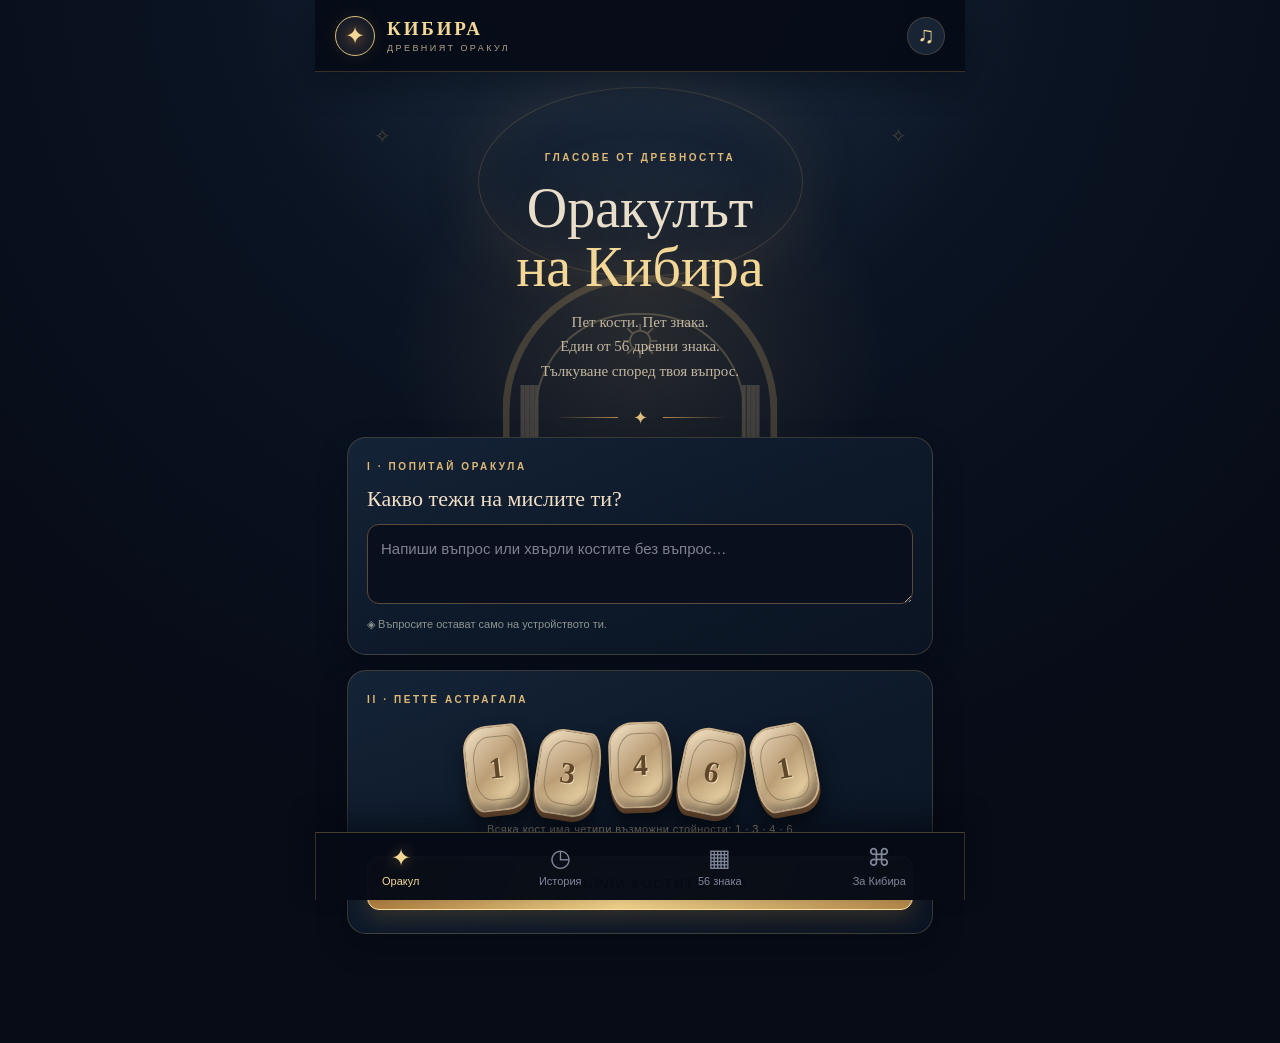
==== kibyra/index.html @ 4a1444f5 "Add Kibyra Oracle v2 offline-ready web application" ====
<!DOCTYPE html>
<html lang="bg">
<head>
  <meta charset="UTF-8" />
  <meta name="viewport" content="width=device-width, initial-scale=1.0, viewport-fit=cover" />
  <meta name="theme-color" content="#080d19" />
  <meta name="color-scheme" content="dark" />
  <title>Оракулът на Кибира — 56 съдби · 2.0</title>
  <style>
:root { --night:#070c17; --navy:#0b1525; --navy2:#111e2f; --gold:#dfba75; --gold2:#f3d797; --sand:#e9deca; --muted:#a59c8c; --line:rgba(216,179,105,.22); --panel:rgba(17,27,43,.96); }
* { box-sizing:border-box; }
html { font-size:16px; background:var(--night); }
body { margin:0; color:var(--sand); font-family:'Trebuchet MS','Segoe UI',Arial,sans-serif; background:radial-gradient(circle at 50% -5%,#203146 0%,#0b1423 32%,var(--night) 70%); min-height:100vh; }
button,textarea { font-family:inherit; }
button { cursor:pointer; -webkit-tap-highlight-color:transparent; }
button:focus-visible,textarea:focus-visible { outline:2px solid var(--gold2); outline-offset:2px; }
.app-shell { max-width:650px; margin:0 auto; min-height:100dvh; display:flex; flex-direction:column; position:relative; }
.topbar { position:sticky; top:0; z-index:10; height:72px; flex-shrink:0; display:flex; align-items:center; justify-content:space-between; padding:10px 20px; border-bottom:1px solid var(--line); background:rgba(7,12,23,.96); box-shadow:0 12px 30px #05091170; }
.brand { display:flex; align-items:center; gap:12px; cursor:pointer; }
.brand-emblem { width:40px; height:40px; border-radius:50%; display:grid; place-items:center; border:1px solid var(--gold); color:var(--gold2); font-size:24px; background:radial-gradient(circle,#47392b 0%,#101727 64%); box-shadow:0 0 16px rgba(220,172,92,.1),inset 0 0 10px rgba(220,172,92,.1); }
.brand-text { display:flex; flex-direction:column; gap:3px; }
.brand-text strong { font-family:Georgia,serif; font-size:19px; letter-spacing:.15em; color:var(--gold2); }
.brand-text small { font-size:9px; letter-spacing:.27em; color:#b1a184; }
.sound-toggle { border:1px solid var(--line); background:#182334; color:var(--gold2); width:38px; height:38px; font-size:23px; border-radius:50%; }
.sound-toggle.off { color:#667082; }
main { flex:1; }
.screen { display:none; padding-bottom:26px; }
.screen.active { display:block; animation:showScreen .24s ease-out; }
@keyframes showScreen { from{opacity:.6; transform:translateY(7px)} to{opacity:1;transform:translateY(0)} }
.hero { height:325px; overflow:hidden; position:relative; text-align:center; padding-top:60px; background: radial-gradient(ellipse at 50% 74%,rgba(223,186,117,.13),transparent 54%); isolation:isolate; }
.hero::before, .hero::after { content:'✧'; position:absolute; color:#d9b37140; font-size:20px; top:52px; }
.hero::before{left:9%}.hero::after{right:9%}
.hero-halo { position:absolute; inset:15px 25% auto; height:190px; border:1px solid #b9966140; border-radius:50%; box-shadow:0 0 70px rgba(215,160,83,.1),inset 0 0 65px rgba(215,160,83,.06); z-index:-1; }
.arch { pointer-events:none; position:absolute; opacity:.26; width:275px; height:245px; bottom:-83px; left:50%; transform:translateX(-50%); border:7px solid #c09c62; border-bottom:none; border-radius:136px 136px 0 0; z-index:-1; }
.arch:after { content:''; position:absolute; left:25px;right:25px;bottom:0;top:31px; border:2px solid #d5bb83; border-bottom:none; border-radius:100px 100px 0 0; }
.arch-column { position:absolute; height:135px; width:18px; background:repeating-linear-gradient(90deg,#b8a081 0px,#c7ae8d 3px,#786245 5px); bottom:0; }
.arch-column.left {left:11px}.arch-column.right {right:11px}
.arch-sun { position:absolute; left:0;right:0;top:20px; font-family:serif; font-size:57px; color:#f5d39b; }
.eyebrow,.section-kicker { display:block; color:var(--gold); font-weight:700; font-size:10px; letter-spacing:.26em; }
.hero h1, .page-title h1 { font-family:Georgia,'Times New Roman',serif; font-weight:normal; }
.hero h1 { font-size:46px; margin:16px 0 13px; line-height:1.05; text-shadow:0 0 30px #d9a85616; }
.hero h1 em { font-style:normal; color:var(--gold2); }
.hero-copy { color:#c3b7a1; font-family:Georgia,serif; line-height:1.65; font-size:15px; margin:0; }
.hero-rule { display:flex; align-items:center; justify-content:center; gap:15px; color:#ddbd7e; font-size:18px; margin:23px auto 0; }
.hero-rule:before,.hero-rule:after { content:''; width:63px; height:1px; background:linear-gradient(90deg,transparent,#af8650); }
.hero-rule:after { transform:rotate(180deg); }
.question-card,.throw-card { margin:0 16px 15px; padding:23px 19px; border:1px solid var(--line); border-radius:19px; background:linear-gradient(158deg,#152337,#0d1929 55%,#0b1423); box-shadow:0 12px 30px #03070e50; }
.question-label { display:block; font:normal 22px Georgia,serif; margin:14px 0 12px; color:#f1dfc5; }
textarea { resize:vertical; border:1px solid #5b4b3b; border-radius:12px; width:100%; min-height:80px; max-height:180px; padding:13px 13px; background:#090f1d; color:#f4ebdb; font-size:15px; line-height:1.5; }
textarea::placeholder { color:#7f8190; }
.privacy-note { margin:10px 0 0; font-size:11px; color:#8c948f; }
.throw-card { text-align:center; }
.throw-card .section-kicker { text-align:left; }
.bone-tray { display:flex; justify-content:center; align-items:center; gap:9px; padding:20px 7px 12px; min-height:115px; perspective:540px; }
.knuckle { position:relative; flex:0 0 auto; width:53px; height:77px; border-radius:39% 22% 36% 24% / 28% 41% 28% 39%; border:2px solid #cdb18b; background:linear-gradient(137deg,#e8d6ba 4%,#bb9e76 48%,#e2ca9e 75%,#907a5d); box-shadow:inset 3px 4px 8px #fff5d047,inset -4px -6px 9px #4b392b74,0 5px 0 #65462c,0 12px 18px #0009; display:grid; place-items:center; transform:rotate(-6deg); transition:transform .36s ease,filter .3s; }
.knuckle:nth-child(2){transform:rotate(9deg) translateY(5px)}.knuckle:nth-child(3){transform:rotate(-2deg) translateY(-3px)}.knuckle:nth-child(4){transform:rotate(12deg) translateY(4px)}.knuckle:nth-child(5){transform:rotate(-11deg)}
.knuckle:before { content:''; position:absolute; border:1px solid #806e50a8; inset:9px 7px; border-radius:37% 24% 30% 36%; }
.knuckle .glyph { font:700 30px Georgia,serif; color:#60472b; text-shadow:1px 1px #f3e0b7; }
.bone-tray.rolling .knuckle { animation:bonesRoll .65s ease-in-out infinite alternate; filter:brightness(1.18); }
.bone-tray.rolling .knuckle:nth-child(2n) {animation-delay:-.19s}.bone-tray.rolling .knuckle:nth-child(3n){animation-delay:-.33s}
@keyframes bonesRoll { from{transform:translateY(10px) rotate(-30deg) rotateY(0); } to{transform:translateY(-11px) rotate(28deg) rotateY(155deg);} }
.bone-caption { font-size:11px; color:#afa18d; letter-spacing:.04em; margin:0 0 21px; }
.gold-button { width:100%; min-height:54px; border:1px solid #ffe4aa; border-radius:12px; background:linear-gradient(110deg,#a97939,#f1d28a 48%,#b58a4b); color:#20180e; font-size:13px; font-weight:900; letter-spacing:.14em; box-shadow:inset 0 2px 3px #fff4cd88,0 6px 22px #a27a3650; display:flex; gap:10px; align-items:center; justify-content:center; }
.gold-button:active{transform:translateY(2px)}.gold-button:disabled{opacity:.7;cursor:wait}
.button-icon { font-size:19px; }.button-arrow{font-size:21px;}
.result-panel { border:1px solid #e0be7c72; margin:0 16px 22px; border-radius:22px; text-align:center; padding:24px 22px 20px; background:radial-gradient(ellipse at 50% 10%,#43392280,transparent 65%),linear-gradient(140deg,#1d2834,#0b1524); box-shadow:0 4px 55px #d8ad3d1a; }
.result-panel.hidden,.hidden { display:none !important; }
.result-decor { color:#cbaa72; letter-spacing:.8em; margin:0 0 16px; font-size:16px; }
.result-index{font-size:11px;color:#bea47c;letter-spacing:.17em;margin:19px auto 0;}
.result-panel h2{font:normal 32px Georgia,serif;color:#f1d49a;line-height:1.1;margin:12px auto 16px;}
.result-text { font:normal 19px/1.65 Georgia,serif; color:#f1e5d3; margin:0 0 18px; }
.result-values { display:inline-block; font-size:13px; border-top:1px solid #756343; border-bottom:1px solid #756343; padding:9px 13px; margin-bottom:18px; letter-spacing:.08em; color:#d6be92; }
.notice,.catalog-note{font-size:11px;line-height:1.5;color:#aba99f;}
.notice{margin-bottom:17px}
.outline-button { border:1px solid #a98650; color:#eaca8b; border-radius:11px; background:#0b1220; padding:13px 18px; font-size:12px; letter-spacing:.1em; font-weight:800; width:100%; }
.tabbar { flex-shrink:0; position:sticky; bottom:0; display:grid; grid-template-columns:repeat(4,1fr); border-top:1px solid #ad8f5666; background:rgba(6,11,22,.98); padding:6px 5px calc(7px + env(safe-area-inset-bottom)); z-index:20; box-shadow:0 -12px 24px #04070e8c; }
.tab { border:0; background:none; color:#81889a; display:flex; flex-direction:column; align-items:center; gap:3px; padding:6px 2px; font-size:11px; }
.tab-icon{font-family:Georgia,serif;font-size:24px;height:27px;line-height:27px;}.tab.active{color:var(--gold2);}.tab.active .tab-icon{text-shadow:0 0 14px #f8c87570}
.page-title { margin:28px 20px 23px; }
.page-title h1 { font-size:39px; margin:10px 0; color:var(--gold2); }
.page-title p { margin:0; line-height:1.6; color:#c0b6a5; font-size:14px; }
.history-list,.catalog-list { padding:0 16px; display:flex; flex-direction:column; gap:10px; }
.history-item,.catalog-item { width:100%; text-align:left; border:1px solid var(--line); background:linear-gradient(115deg,#142134,#0e1827); border-radius:14px; padding:15px 15px; color:var(--sand); }
.item-row { display:flex; align-items:center; gap:12px; justify-content:space-between; }
.item-title { font:normal 20px Georgia,serif;color:#edcf92;margin:5px 0 5px; }
.item-meta { font-size:11px;color:#9c9585;letter-spacing:.05em; }
.item-text {font-size:13px;color:#c9c1b5;line-height:1.5; margin:8px 0 0;}
.item-arrow { color:var(--gold);font-size:21px; }
.empty-history { padding:55px 12px; text-align:center; color:#9aa0aa; border:1px dashed var(--line); border-radius:15px; }
.empty-history .empty-star { display:block;color:var(--gold);font-size:37px;margin-bottom:12px; }
.quiet-button { display:block; margin:23px auto; color:#d9b485;background:transparent;border:1px solid #72583c;border-radius:11px;padding:10px 18px; }
.catalog-note { margin:0 16px 18px; padding:13px; border-left:2px solid #c9a36b; background:#1b2230; }
.about-card,.source-card { background:#111d2d;border:1px solid var(--line);padding:20px;margin:0 16px 15px;border-radius:15px; }
.about-card h2 { font:normal 23px Georgia,serif;color:var(--gold2);margin:0 0 12px; }
.about-card p,.source-card p { font-size:14px;line-height:1.75;color:#c9c5ba;margin:9px 0; }
.source-card strong {display:block;margin:12px 0 0;color:#e2d1b5;font-size:14px;}
.source-card .outline-button{margin-top:12px;}
.credit {text-align:center;margin:24px 18px;color:#8a9a9e;font-size:11px;line-height:1.8;}
.toast { display:none;position:fixed;bottom:95px;left:50%;transform:translateX(-50%);background:#25344a;border:1px solid var(--gold);box-shadow:0 12px 25px #0008;color:#f2deb4;padding:12px 18px;border-radius:11px;z-index:100;font-size:13px;min-width:160px;max-width:90vw;text-align:center; }
.toast.show{display:block;}
@media (max-width:370px) { .hero h1{font-size:40px}.knuckle{width:45px;height:69px}.bone-tray{gap:6px}.brand-text strong{font-size:17px}.question-card,.throw-card{margin-left:10px;margin-right:10px}.hero{height:300px} }
@media (min-width:550px) { .hero{height:365px;padding-top:80px}.hero h1{font-size:56px}.question-card,.throw-card{margin-left:32px;margin-right:32px}.result-panel{margin-left:32px;margin-right:32px}.knuckle{width:63px;height:86px}.tabbar{border-left:1px solid var(--line);border-right:1px solid var(--line)} }
@media(prefers-reduced-motion:reduce){*,*:before,*:after{animation-duration:.01ms !important;transition-duration:.01ms !important}}

/* v2: intelligible answer first, verse second */
.result-topic{font:600 12px/1.5 system-ui,sans-serif;color:#d6b67c;letter-spacing:.04em;margin:12px auto 17px;}
.direct-answer{background:linear-gradient(140deg,#2a3141,#152334);border:1px solid #d9b76b8c;border-radius:14px;padding:18px 17px 16px;margin:10px auto 24px;box-shadow:0 0 28px #c08f2430;}
.direct-answer span,.verse-label{font:600 11px/1.5 system-ui,sans-serif;letter-spacing:.17em;color:#c6a76f;}
.direct-answer p{font:normal 22px/1.5 Georgia,serif;color:#fff5de;margin:12px auto 0;}
.verse-label{display:block;margin:2px 0 12px;}
.result-text{font-style:italic;color:#e9d5b6;font-size:18px;}
.historical-context{font:12px/1.6 system-ui,sans-serif;text-align:left;margin:10px 0 20px;padding:12px;border-left:2px solid #c6a76f;color:#b8b0a1;background:#141e2c;}
.result-panel{padding-top:22px;}
@media(max-width:370px){.direct-answer p{font-size:19px;}.result-text{font-size:17px;}}

</style>
</head>
<body>
  <div class="app-shell">
    <header class="topbar">
      <div class="brand" role="button" tabindex="0" onclick="go('oracle')" onkeydown="if(event.key==='Enter')go('oracle')">
        <span class="brand-emblem" aria-hidden="true">✦</span>
        <div class="brand-text"><strong>КИБИРА</strong><small>ДРЕВНИЯТ ОРАКУЛ</small></div>
      </div>
      <button class="sound-toggle" id="sound-toggle" type="button" aria-label="Звукови ефекти" aria-pressed="true" onclick="toggleSound()">♫</button>
    </header>

    <main>
      <section class="screen active" id="screen-oracle" aria-label="Оракул">
        <div class="hero">
          <div class="hero-halo"></div>
          <div class="arch" aria-hidden="true"><span class="arch-sun">☼</span><span class="arch-column left"></span><span class="arch-column right"></span></div>
          <span class="eyebrow">ГЛАСОВЕ ОТ ДРЕВНОСТТА</span>
          <h1>Оракулът<br/><em>на Кибира</em></h1>
          <p class="hero-copy">Пет кости. Пет знака.<br/>Един от 56 древни знака.<br/>Тълкуване според твоя въпрос.</p>
          <div class="hero-rule"><span>✦</span></div>
        </div>

        <div class="question-card">
          <div class="section-kicker">I · ПОПИТАЙ ОРАКУЛА</div>
          <label for="question" class="question-label">Какво тежи на мислите ти?</label>
          <textarea id="question" maxlength="220" rows="2" placeholder="Напиши въпрос или хвърли костите без въпрос…" aria-label="Въпрос към оракула"></textarea>
          <p class="privacy-note">◈ Въпросите остават само на устройството ти.</p>
        </div>

        <div class="throw-card">
          <div class="section-kicker">II · ПЕТТЕ АСТРАГАЛА</div>
          <div class="bone-tray" id="bone-tray" aria-label="Пет древни кости за гадаене">
            <div class="knuckle" data-index="0"><span class="glyph">1</span></div>
            <div class="knuckle" data-index="1"><span class="glyph">3</span></div>
            <div class="knuckle" data-index="2"><span class="glyph">4</span></div>
            <div class="knuckle" data-index="3"><span class="glyph">6</span></div>
            <div class="knuckle" data-index="4"><span class="glyph">1</span></div>
          </div>
          <p class="bone-caption">Всяка кост има четири възможни стойности: 1 · 3 · 4 · 6</p>
          <button class="gold-button" id="roll-button" type="button" onclick="throwBones()"><span class="button-icon">✦</span> ХВЪРЛИ КОСТИТЕ <span class="button-arrow">⟶</span></button>
        </div>

        <section id="result" class="result-panel hidden" aria-live="polite">
          <div class="result-decor">✦ ✧ ✦</div>
          <div class="section-kicker">III · ГЛАСЪТ НА ОРАКУЛА</div>
          <div class="result-index" id="result-index">ПОСЛАНИЕ № 01 / 56</div>
          <h2 id="result-title"></h2>
          <p class="result-topic" id="result-topic"></p>
          <div class="direct-answer"><span>ОТГОВОР НА ВЪПРОСА</span><p id="result-direct"></p></div>
          <p class="verse-label">ПОСЛАНИЕ ОТ КОСТИТЕ</p>
          <p class="result-text" id="result-text"></p>
          <p class="historical-context hidden" id="result-historical"></p>
          <div class="result-values" id="result-values"></div>
          <div class="notice">Съвременна художествена интерпретация, а не превод на древния надпис.</div>
          <button class="outline-button" type="button" id="share-button" onclick="shareCurrent()">↗ СПОДЕЛИ ПОСЛАНИЕТО</button>
        </section>
      </section>

      <section class="screen" id="screen-history" aria-label="История">
        <div class="page-title"><div class="section-kicker">ТВОИТЕ ХВЪРЛЯНИЯ</div><h1>История</h1><p>Посланията, които костите ти разкриха.</p></div>
        <div class="history-list" id="history-list"></div>
        <button id="clear-history" class="quiet-button hidden" type="button" onclick="clearHistory()">✕ Изтрий историята</button>
      </section>

      <section class="screen" id="screen-catalog" aria-label="56 съчетания">
        <div class="page-title"><div class="section-kicker">ДРЕВНИЯТ МЕТОД</div><h1>56 съчетания</h1><p>Пет кости с четири стойности образуват точно 56 различни комбинации, ако редът не се отчита.</p></div>
        <div class="catalog-note">Всеки знак има свое художествено пророчество и отделно тълкуване за различни въпроси. Текстовете не са дословни древни преводи.</div>
        <div id="catalog-list" class="catalog-list"></div>
      </section>

      <section class="screen" id="screen-about" aria-label="За оракула">
        <div class="page-title"><div class="section-kicker">ЕДНА ИСТОРИЯ НА 1800 ГОДИНИ</div><h1>Тайната на Кибира</h1><p>Когато хората питали съдбата, отговорът бил издялан върху камък.</p></div>
        <div class="about-card"><h2>Как е работело гадаенето?</h2><p>В римската епоха в южна Мала Азия хората хвърляли пет астрагала — специални кости за игра и гадаене. Четирите им възможни страни имали стойности 1, 3, 4 и 6. Подреждането на пет стойности без значение на реда давало 56 съчетания.</p></div>
        <div class="about-card"><h2>Какво е намерено?</h2><p>През 2024 г. археолози откриват в Кибира, днешна Турция, каменен паметник с оракулски надписи върху четирите му страни. Изследването му е публикувано през октомври 2026 г. и разкрива връзки с подобни надписи от други градове.</p><p>Паметникът е свързан с култа към Хермес. Древният текст е исторически извор, който се нуждае от внимателен научен превод.</p></div>
        <div class="about-card"><h2>Какво е автентично тук?</h2><p><strong>Исторически:</strong> петте кости, числата 1, 3, 4 и 6, начинът за образуване на 56-те съчетания и фактите за находката.</p><p><strong>Съвременно:</strong> написаните на български послания, техните заглавия и обяснения. Те са художествено вдъхновени от оракулската традиция, но не са представени като древни цитати.</p><p>Хвърлянията са художествено забавление, а не надеждна прогноза. Не разчитай на тях за медицински, финансови, правни или други важни решения.</p></div>
        <div class="source-card"><div class="section-kicker">НАУЧЕН ИЗТОЧНИК</div><strong>Ş. Kileci, N. Tüner Önen, Ş. Özüdoğru</strong><p>A New Astragalos Oracle Text from Kibyra: A Comparative Study with Southern Asia Minor Parallels. <i>Gephyra</i> 31 (2026), 257–294.</p><button type="button" class="outline-button" onclick="openSource('https://doi.org/10.37095/gephyra.2002699')">↗ ОТВОРИ ПУБЛИКАЦИЯТА</button></div>
        <p class="credit">„Оракулът на Кибира — 56 съдби · 2.0“ · Българско мобилно приложение<br/>Концепция: Огнян Пеев · разработено със съдействието на ChatGPT.</p>
      </section>
    </main>

    <nav class="tabbar" aria-label="Навигация">
      <button class="tab active" data-screen="oracle" onclick="go('oracle')"><span class="tab-icon">✦</span><span>Оракул</span></button>
      <button class="tab" data-screen="history" onclick="go('history')"><span class="tab-icon">◷</span><span>История</span></button>
      <button class="tab" data-screen="catalog" onclick="go('catalog')"><span class="tab-icon">▦</span><span>56 знака</span></button>
      <button class="tab" data-screen="about" onclick="go('about')"><span class="tab-icon">⌘</span><span>За Кибира</span></button>
    </nav>
  </div>
  <div class="toast" id="toast" role="status" aria-live="polite"></div>
  <script>
window.KIBYRA_DATA={"schema":"kibyra-content-v2-review","language":"bg","disclaimer":"Исторически вдъхновена художествена система за забавление; оригинални съвременни текстове, а не преводи на древни надписи.","sources":["https://doi.org/10.37095/gephyra.2002699","https://www.earth.com/science/kibyra-knucklebone-oracle-56-answers/"],"face_values":[1,3,4,6],"signs":[{"id":1,"title":"Благият съвет на Зевс","tone":"favorable","core":"Мъдър съвет ще се роди там, където досега е имало смут. Не отвръщай лице от помощта; почети доброто, което идва към теб.","adaptations":{"day":"Да. Денят носи благоприятен знак: разумът ще ти помогне повече от бързането.","love":"Има място за близост; една добра дума ще отвори повече от настойчивост.","work":"Замисленото може да успее, особено ако приемеш съвет от опитен човек.","money":"Благоприятно е за умерен разход, но не и за самоуверен риск.","travel":"Пътят е благосклонен; подготви се и тръгни без излишно безпокойство."},"provenance":"modern_artistic","faces":[1,1,1,1,1],"sum":5,"historical_note":"Пет единици: текстът на Зевс Олимпийски обещава добър съвет и съдържа почит към Афродита.","historical_status":"theme_from_reported_sources"},{"id":2,"title":"Утринният вятър","tone":"favorable","core":"Вятърът обърна платната към открито море. Който се готви от нощта, посреща утрото със спокойна ръка.","adaptations":{"day":"Да. Началото може да е мудно, но след него идва по-лек час.","love":"Някой очаква знак от теб; не оставяй благата възможност да отмине.","work":"Удачен ден да започнеш отлагано дело и да заявиш намерението си.","money":"Малка възможност се открива; не влагай повече от необходимото.","travel":"Потеглянето е благоприятно, стига подготовката да е завършена."},"provenance":"modern_artistic","faces":[1,1,1,1,3],"sum":7,"historical_note":null,"historical_status":"no_claim_of_ancient_correspondence"},{"id":3,"title":"Думата на пратеника","tone":"mixed","core":"Пратеник носи вест, но устата му знае само половината истина. Чуй го докрай и потърси онова, което е премълчал.","adaptations":{"day":"По-скоро добър ден, но не приемай всяка новина веднага за вярна.","love":"Разговорът ще изясни старо съмнение, ако зададеш въпроса направо.","work":"Предложение може да изглежда по-добро, отколкото е; провери подробностите.","money":"Не поемай задължение само заради обещана печалба.","travel":"Пътят е възможен, но потвърди времето и уговорките преди тръгване."},"provenance":"modern_artistic","faces":[1,1,1,1,4],"sum":8,"historical_note":null,"historical_status":"no_claim_of_ancient_correspondence"},{"id":4,"title":"Камъкът пред портата","tone":"caution","core":"Дори висока порта се затваря от малък камък в пантата. Погледни къде е пречката, преди да натиснеш с цялата си сила.","adaptations":{"day":"По-скоро не. Денят няма да е съвсем лек; дребно препятствие може да изиска внимание.","love":"Не прави от малко недоразумение голяма обида.","work":"По-добре поправи пропуска, вместо да започваш нова работа.","money":"Дребен разход може да се окаже необходим; избегни излишните покупки.","travel":"Провери какво носиш, преди да тръгнеш."},"provenance":"modern_artistic","faces":[1,1,1,1,6],"sum":10,"historical_note":null,"historical_status":"no_claim_of_ancient_correspondence"},{"id":5,"title":"Светлият пристан","tone":"favorable","core":"Корабът вижда брега след дългото море. Нека веслата замлъкнат едва когато въжетата стигнат пристана.","adaptations":{"day":"Да. Довършено дело може да донесе облекчение и приятна вечер.","love":"Умората от дълга раздяла може да отстъпи пред среща.","work":"Завърши започнатото; наградата е по-близо от новото начинание.","money":"По-благоприятно е да получиш дължимо, отколкото да рискуваш за повече.","travel":"Завръщането е под добър знак."},"provenance":"modern_artistic","faces":[1,1,1,3,3],"sum":9,"historical_note":null,"historical_status":"no_claim_of_ancient_correspondence"},{"id":6,"title":"Медните везни","tone":"mixed","core":"На едното блюдо лежи злато, на другото — неизречена дума. Претегли и двете, преди да посегнеш.","adaptations":{"day":"Не е еднозначно. Денят ще зависи от една справедлива преценка; не съди прибързано.","love":"Двама души могат да бъдат прави за различни неща.","work":"На работа изслушай двете страни, преди да вземеш страна.","money":"Провери условията; печалба без ясна цена не е сигурна печалба.","travel":"Избери по-сигурния път, макар да е по-бавен."},"provenance":"modern_artistic","faces":[1,1,1,3,4],"sum":10,"historical_note":null,"historical_status":"no_claim_of_ancient_correspondence"},{"id":7,"title":"Отворената врата","tone":"favorable","core":"Там, където вчера стоеше затворена врата, днес личи светлина. Не се страхувай да почукаш отново.","adaptations":{"day":"Да. Нещо отказано преди може да получи втори шанс.","love":"Помирение е възможно, ако първата дума е искрена.","work":"Потърси отново човека, от когото очакваш решение.","money":"Старо искане може да бъде разгледано отново.","travel":"Път, отменен по-рано, може да се окаже свободен."},"provenance":"modern_artistic","faces":[1,1,1,3,6],"sum":12,"historical_note":null,"historical_status":"no_claim_of_ancient_correspondence"},{"id":8,"title":"Птицата над стената","tone":"mixed","core":"Птицата видя изхода, който стражът не забеляза. Понякога височината помага повече от силата.","adaptations":{"day":"Не е еднозначно. Денят може да те изненада с неочаквано решение на дребен проблем.","love":"Не настоявай на своето; другият човек може да вижда нещо важно.","work":"Промени подхода и препятствието ще изглежда по-малко.","money":"Не търси само един източник на доход или помощ.","travel":"Обиколен път може да те избави от задръстване или забавяне."},"provenance":"modern_artistic","faces":[1,1,1,4,4],"sum":11,"historical_note":null,"historical_status":"no_claim_of_ancient_correspondence"},{"id":9,"title":"Протегнатата ръка","tone":"favorable","core":"Странникът получава вода от непознат и открива съюзник. Доброто не винаги идва от този, когото очакваш.","adaptations":{"day":"Да. Денят носи вероятност за навременна подкрепа.","love":"Не отблъсквай жест на внимание заради стара гордост.","work":"Приеми помощ от сътрудник, вместо да се мъчиш сам.","money":"Подкрепа е възможна, но изясни дали е дар или заем.","travel":"Спътник може да направи пътуването по-леко."},"provenance":"modern_artistic","faces":[1,1,1,4,6],"sum":13,"historical_note":null,"historical_status":"no_claim_of_ancient_correspondence"},{"id":10,"title":"Тихият кладенец","tone":"caution","core":"Водата изглежда спокойна, ала не знаеш дълбочината ѝ. Не пускай ведрото, преди да си укрепил въжето.","adaptations":{"day":"По-скоро не. Спокоен отвън, денят може да крие напрежение; не прибързвай.","love":"Мълчанието не е непременно съгласие; попитай честно.","work":"Зад видимото спокойствие може да има недовършена задача.","money":"Не подписвай онова, което не си прочел докрай.","travel":"Пази запас и не разчитай само на обещания."},"provenance":"modern_artistic","faces":[1,1,1,6,6],"sum":15,"historical_note":null,"historical_status":"no_claim_of_ancient_correspondence"},{"id":11,"title":"Златната нишка","tone":"favorable","core":"Нишката свързва далечни съдби и води от заплетения възел към изхода. Протегни ръка, но не дърпай рязко.","adaptations":{"day":"Да. Две привидно случайни събития могат да ти помогнат да разбереш деня.","love":"Стар познат може отново да стане близък.","work":"Полезна връзка между хора ще придвижи работата.","money":"Пари може да дойдат от старо сътрудничество, а не от нов риск.","travel":"По пътя може да срещнеш човек, когото познаваш."},"provenance":"modern_artistic","faces":[1,1,3,3,3],"sum":11,"historical_note":null,"historical_status":"no_claim_of_ancient_correspondence"},{"id":12,"title":"Гостът под стряхата","tone":"mixed","core":"Под стряхата пристига гост, а с него — неочаквана вест. Приеми го почтено, но дръж очите си отворени.","adaptations":{"day":"Не е еднозначно. Денят ще донесе раздвижване, не непременно покой.","love":"Нова среща може да обърка очакванията ти по приятен начин.","work":"Нов човек ще предложи посока; изслушай го, преди да обещаеш.","money":"Внимавай с непланирани покупки, подтикнати от среща.","travel":"Неочаквана покана може да промени маршрута."},"provenance":"modern_artistic","faces":[1,1,3,3,4],"sum":12,"historical_note":null,"historical_status":"no_claim_of_ancient_correspondence"},{"id":13,"title":"Дъждът над нивите","tone":"favorable","core":"След сухата земя идва дъждът и семето се събужда. Търпението не е било напразно.","adaptations":{"day":"Да. Денят е благоприятен за добри вести и отложено облекчение.","love":"Топлина може да се върне там, където е имало студенина.","work":"Усилие от миналите дни може да получи признание.","money":"Появява се знак за постепенно възстановяване, не за внезапно богатство.","travel":"Ако си чакал по-добро време, то може да настъпи."},"provenance":"modern_artistic","faces":[1,1,3,3,6],"sum":14,"historical_note":null,"historical_status":"no_claim_of_ancient_correspondence"},{"id":14,"title":"Счупеното весло","tone":"adverse","core":"Не карай лодката с пречупено весло към бързея. Първо поправи онова, без което пътят става опасен.","adaptations":{"day":"По-скоро труден ден; не насилвай нещо, което явно не върви.","love":"Не поставяй ново условие, преди да поправиш старото недоверие.","work":"Спри и отстрани грешката, вместо да ускоряваш работата.","money":"Не рискувай средства, за да покриеш предишна загуба.","travel":"Отложи тръгването при съмнение за безопасността."},"provenance":"modern_artistic","faces":[1,1,3,4,4],"sum":13,"historical_note":null,"historical_status":"no_claim_of_ancient_correspondence"},{"id":15,"title":"Чашата на мярката","tone":"mixed","core":"Препълнената чаша се разлива върху празничната дреха. Дори радостта иска мярка.","adaptations":{"day":"Не е еднозначно. Денят може да е хубав, ако не прекалиш с плановете си.","love":"Дай място и на желанието на другия.","work":"Не обещавай повече, отколкото можеш да свършиш.","money":"Умереността ще запази повече от случайна печалба.","travel":"По-добре един добре планиран преход, отколкото три прибързани."},"provenance":"modern_artistic","faces":[1,1,3,4,6],"sum":15,"historical_note":null,"historical_status":"no_claim_of_ancient_correspondence"},{"id":16,"title":"Първата светлина","tone":"favorable","core":"По края на хълма се появи първата светлина. Старата нощ не може да задържи утрото.","adaptations":{"day":"Да. Денят започва под добър знак, особено за ново начинание.","love":"Подходящ момент е за първа стъпка към сближаване.","work":"Започнатото днес може да положи добра основа.","money":"Ново малко начинание е по-добро от голяма необмислена инвестиция.","travel":"Ранното тръгване носи предимство."},"provenance":"modern_artistic","faces":[1,1,3,6,6],"sum":17,"historical_note":null,"historical_status":"no_claim_of_ancient_correspondence"},{"id":17,"title":"Следата в праха","tone":"caution","core":"В праха лежи следа от вчерашните нозе. Ако не я разпознаеш, ще попаднеш пак в същата яма.","adaptations":{"day":"По-скоро не. Денят иска да си спомниш стара грешка, преди да я повториш.","love":"Стар спор може да се върне, ако не е изяснен.","work":"Провери какво се е объркало миналия път.","money":"Повтори проверката на сметката; стар пропуск може да струва пари.","travel":"Не минавай по опасен маршрут само защото ти е познат."},"provenance":"modern_artistic","faces":[1,1,4,4,4],"sum":14,"historical_note":null,"historical_status":"no_claim_of_ancient_correspondence"},{"id":18,"title":"Бавният керван","tone":"mixed","core":"Керванът стига далеч, защото пази товара и не гони залеза. Бързият ход невинаги е верният.","adaptations":{"day":"Не е еднозначно. Денят не обещава бързи чудеса, но може да мине спокойно.","love":"Близостта ще се гради с търпение, не с настояване.","work":"Напредъкът е бавен, но не е спрял.","money":"Предпочети сигурен малък приход пред необмислен залог.","travel":"Остави повече време за пътуването."},"provenance":"modern_artistic","faces":[1,1,4,4,6],"sum":16,"historical_note":null,"historical_status":"no_claim_of_ancient_correspondence"},{"id":19,"title":"Чуждият залив","tone":"caution","core":"В непознатия залив водата е тиха, но под нея спят остри камъни. Не хвърляй котва, без да си видял дъното.","adaptations":{"day":"По-скоро не. Денят крие привидно лесен избор, който трябва да провериш.","love":"Ново обещание може да звучи примамливо, но още не познаваш човека.","work":"Не сменяй посоката само заради лъскаво предложение.","money":"Избягвай непроверена сделка.","travel":"На непознато място се довери на проверена информация."},"provenance":"modern_artistic","faces":[1,1,4,6,6],"sum":18,"historical_note":null,"historical_status":"no_claim_of_ancient_correspondence"},{"id":20,"title":"Маслиновият клон","tone":"favorable","core":"Врагът оставя копието и протяга маслинова клонка. Дори дълга вражда има ден на край.","adaptations":{"day":"Да. Денят е благоприятен за мир и разбирателство.","love":"Добър момент е да поискаш или да дадеш прошка.","work":"Спор в работата може да приключи с разумен компромис.","money":"Уреждане на старо задължение носи спокойствие.","travel":"Срещата, от която си се тревожил, може да мине мирно."},"provenance":"modern_artistic","faces":[1,1,6,6,6],"sum":20,"historical_note":null,"historical_status":"no_claim_of_ancient_correspondence"},{"id":21,"title":"Пламъкът в мрака","tone":"mixed","core":"Малък пламък показва лице, което мракът е скривал. Не бъркай светлината с пожар.","adaptations":{"day":"Не е еднозначно. Денят ще ти покаже нещо важно, но не цялата картина.","love":"Чуждо признание може да осветли истината за отношенията.","work":"Един факт ще изясни заплетена работа.","money":"Проверената информация струва повече от слуха за печалба.","travel":"Светлина ще се появи по пътя, но следвай знаците внимателно."},"provenance":"modern_artistic","faces":[1,3,3,3,3],"sum":13,"historical_note":null,"historical_status":"no_claim_of_ancient_correspondence"},{"id":22,"title":"Пустият хамбар","tone":"adverse","core":"Хамбарът е отворен, а последното зърно вече е изнесено. Не раздавай онова, което утре ще ти трябва.","adaptations":{"day":"Не. Денят е неблагоприятен за разпиляване на време и сили.","love":"Не обещавай внимание, което не можеш да дадеш.","work":"Силите и ресурсите няма да стигнат за всички задачи.","money":"Съхрани парите си; днес не е ден за покупки по прищявка.","travel":"Носи необходимото и избягвай дълъг път без подготовка."},"provenance":"modern_artistic","faces":[1,3,3,3,4],"sum":14,"historical_note":null,"historical_status":"no_claim_of_ancient_correspondence"},{"id":23,"title":"Седмият камък","tone":"favorable","core":"Седмият камък закрепи стената там, където шест не успяха. Още малко усилие може да довърши делото.","adaptations":{"day":"Да. Денят е добър за последен решителен напън.","love":"Търпението може да бъде възнаградено с отклик.","work":"Не изоставяй почти готовото дело.","money":"Постоянството може да донесе малък, но заслужен резултат.","travel":"Остава малко до целта; не губи посоката."},"provenance":"modern_artistic","faces":[1,3,3,3,6],"sum":16,"historical_note":null,"historical_status":"no_claim_of_ancient_correspondence"},{"id":24,"title":"Двата бряга","tone":"mixed","core":"Два бряга спорят кой държи реката, ала тя принадлежи и на двата. Път има за онзи, който построи мост.","adaptations":{"day":"Не е еднозначно. Денят е променлив; разговор може да го направи по-добър.","love":"Двама души трябва да отстъпят по малко, за да се срещнат.","work":"Потърси сътрудничество между противоположни позиции.","money":"Раздели риска, вместо да заложиш всичко на една възможност.","travel":"Може да се наложи да смениш маршрут или спътник."},"provenance":"modern_artistic","faces":[1,3,3,4,4],"sum":15,"historical_note":null,"historical_status":"no_claim_of_ancient_correspondence"},{"id":25,"title":"Змиите край пътя","tone":"caution","core":"В тревата до пътеката нещо се размърда. Стъпи внимателно и не се надсмивай над предупреждението.","adaptations":{"day":"По-скоро не. Денят изисква предпазливост; избягвай излишни спорове.","love":"Пази се от прибързани обвинения и чужди внушения.","work":"Провери условието, което всички са пропуснали.","money":"Не влагай средства в неясно обещание.","travel":"Не бързай на път, ако има явен знак за риск."},"provenance":"modern_artistic","faces":[1,3,3,4,6],"sum":17,"historical_note":null,"historical_status":"no_claim_of_ancient_correspondence"},{"id":26,"title":"Празният кратер","tone":"mixed","core":"Празният съд чака вино, но не бива да бъде напълнен с вода и наречен пълен. Признай какво липсва.","adaptations":{"day":"Не е еднозначно. Денят няма да даде всичко желано, но ще покаже какво ти трябва.","love":"Назови липсата открито, вместо да я прикриваш.","work":"Поискай липсващата информация, преди да продължиш.","money":"Не смятай очаквани пари за вече получени.","travel":"Тръгни едва когато необходимото е събрано."},"provenance":"modern_artistic","faces":[1,3,3,6,6],"sum":19,"historical_note":null,"historical_status":"no_claim_of_ancient_correspondence"},{"id":27,"title":"Песента на ковача","tone":"favorable","core":"Чукът пада пак и пак, докато от огъня излезе добро острие. Ръката, която не се отказва, получава плод.","adaptations":{"day":"Да. Тихата упорита работа може да направи деня успешен.","love":"Постоянните малки жестове са по-силни от големи обещания.","work":"Трудът ти има добра посока; довърши започнатото.","money":"Печалбата, ако дойде, ще е от труд, а не от щастлив удар.","travel":"Добър знак за път с ясна цел."},"provenance":"modern_artistic","faces":[1,3,4,4,4],"sum":16,"historical_note":null,"historical_status":"no_claim_of_ancient_correspondence"},{"id":28,"title":"Сянката на кипариса","tone":"caution","core":"Слънцето е високо, а кипарисът дава тесен подслон. Отдъхни, преди да продължиш по знойната земя.","adaptations":{"day":"По-скоро не. Денят може да е уморителен; остави си време за отдих.","love":"Не води тежък разговор в миг на изтощение.","work":"Не настоявай да приключиш всичко наведнъж.","money":"Отложи големия разход, докато мисълта се избистри.","travel":"Направи почивка и не пренебрегвай признаците на умора."},"provenance":"modern_artistic","faces":[1,3,4,4,6],"sum":18,"historical_note":null,"historical_status":"no_claim_of_ancient_correspondence"},{"id":29,"title":"Мостът над пропастта","tone":"favorable","core":"Между двата бряга се появява мост, който не е съществувал вчера. Някой е работил, докато другите са спорили.","adaptations":{"day":"Да. Решение може да се появи след навременен разговор.","love":"Възстановяването на връзка е по-близо, отколкото изглежда.","work":"Сътрудничество ще отключи застояла работа.","money":"Договорка може да донесе полза и на двете страни.","travel":"Пътят напред е възможен благодарение на чужда помощ."},"provenance":"modern_artistic","faces":[1,3,4,6,6],"sum":20,"historical_note":null,"historical_status":"no_claim_of_ancient_correspondence"},{"id":30,"title":"Трите свидетелства","tone":"caution","core":"Един свидетел видя сенките, вторият — стъпките, третият — лицето. Не произнасяй присъда, преди да чуеш всички.","adaptations":{"day":"По-скоро не. Денят не е подходящ за категорични решения по слух.","love":"Не вярвай на обвинение, дошло само от един човек.","work":"Събери още сведения, преди да приемеш предложение.","money":"Изискай ясни документи и потвърждение.","travel":"Провери няколко източника, ако пътят е непознат."},"provenance":"modern_artistic","faces":[1,3,6,6,6],"sum":22,"historical_note":null,"historical_status":"no_claim_of_ancient_correspondence"},{"id":31,"title":"Стражът пред вратата","tone":"caution","core":"Стражът не спи, макар градът да празнува. Неговото бодърстване пази радостта на останалите.","adaptations":{"day":"По-скоро не. Денят може да е спокоен, ако не пренебрегнеш задълженията си.","love":"Грижа за близък е по-важна от шумна демонстрация.","work":"Провери отговорностите си, преди да си починеш.","money":"Пази онова, което вече притежаваш.","travel":"Не оставяй вещи и планове без надзор."},"provenance":"modern_artistic","faces":[1,4,4,4,4],"sum":17,"historical_note":null,"historical_status":"no_claim_of_ancient_correspondence"},{"id":32,"title":"Празничните венци","tone":"favorable","core":"По улицата носят венци и тежката врата е отворена. Радост има за този, който умее да я сподели.","adaptations":{"day":"Да. Денят може да ти даде повод за усмивка и обща радост.","love":"Добра вечер за среща или искрена нежност.","work":"Приключена задача може да бъде отпразнувана.","money":"Позволен е малък подарък, но без разточителство.","travel":"Пътуване за среща или празник е под добър знак."},"provenance":"modern_artistic","faces":[1,4,4,4,6],"sum":19,"historical_note":null,"historical_status":"no_claim_of_ancient_correspondence"},{"id":33,"title":"Колелото на грънчаря","tone":"mixed","core":"Съдът се поклати на колелото, ала умелият грънчар го поправи, преди глината да изсъхне.","adaptations":{"day":"Не е еднозначно. Денят може да тръгне накриво, но ще можеш да го поправиш.","love":"Не отхвърляй връзка заради първо недоразумение.","work":"Поправката днес ще спести по-голяма работа утре.","money":"Оправи дребна финансова грешка, преди да се натрупа.","travel":"Провери навреме резервния план."},"provenance":"modern_artistic","faces":[1,4,4,6,6],"sum":21,"historical_note":null,"historical_status":"no_claim_of_ancient_correspondence"},{"id":34,"title":"Бурното море","tone":"adverse","core":"Вятърът разкъса платното преди корабът да напусне залива. Днес морето не иска гости.","adaptations":{"day":"По-скоро не. Денят не е подходящ за големи начинания и спорове.","love":"Не настоявай за отговор, когато отсреща има гняв.","work":"Не започвай рискован проект точно сега.","money":"Въздържай се от необмислена сделка.","travel":"Отложи пътуване, ако условията го правят опасно."},"provenance":"modern_artistic","faces":[1,4,6,6,6],"sum":23,"historical_note":null,"historical_status":"no_claim_of_ancient_correspondence"},{"id":35,"title":"Силата на богинята майка","tone":"favorable","core":"Както силният лъв надвива рогатия звяр, така и решителният ще премине през препятствията. Не превръщай победата в жестокост.","adaptations":{"day":"Да. Знакът е много благоприятен: може да се справиш и с трудна задача.","love":"Увереността привлича, когато не унижава другия.","work":"Имаш сили да поведеш сложна работа към успех.","money":"Добър знак за заслужен резултат, без обещание за лесно богатство.","travel":"Труден маршрут може да бъде преодолян с добра подготовка."},"provenance":"modern_artistic","faces":[1,6,6,6,6],"sum":25,"historical_note":"Една единица и четири шестици: много благоприятен жребий под покровителството на Майката на боговете.","historical_status":"theme_from_reported_sources"},{"id":36,"title":"Неспазената клетва","tone":"adverse","core":"Дадената клетва стои над дома като дим от неугаснал огън. Който я наруши, сам кани бедата.","adaptations":{"day":"Не. Денят може да донесе неприятност от неизпълнено обещание.","love":"Не вярвай на нови думи, ако старите са били нарушени.","work":"Напомни си дадените срокове и отговорности.","money":"Не давай пари срещу голи уверения.","travel":"Потвърди уговорките преди тръгване."},"provenance":"modern_artistic","faces":[3,3,3,3,3],"sum":15,"historical_note":null,"historical_status":"no_claim_of_ancient_correspondence"},{"id":37,"title":"Скорпионите на пътя","tone":"caution","core":"Скорпиони се крият сред камъните на пътеката. Не ускорявай ход към място, което не си огледал.","adaptations":{"day":"По-скоро не. Денят предупреждава: не бързай, особено когато всичко изглежда лесно.","love":"Не вливай нова ревност в неясен разговор.","work":"Отложи действие, ако условията остават неясни.","money":"Внимавай за скрити условия и такси.","travel":"Пътувай предпазливо; знакът не благоприятства прибързано тръгване."},"provenance":"modern_artistic","faces":[3,3,3,3,4],"sum":16,"historical_note":"Четири тройки и една четворка: предупредителен образ със скорпиони по пътя.","historical_status":"theme_from_reported_sources"},{"id":38,"title":"Златните класове","tone":"favorable","core":"Нивата е узряла и сърпът вече чака. Събирай плодовете, преди вятърът да ги разпилее.","adaptations":{"day":"Да. Денят е благоприятен за довършване и получаване на заслужено.","love":"Отношение, градено с грижа, може да донесе радост.","work":"Подходящ момент да покажеш завършен труд.","money":"Възможен е разумен резултат от предишно усилие.","travel":"Добър знак за завръщане с довършена работа."},"provenance":"modern_artistic","faces":[3,3,3,3,6],"sum":18,"historical_note":null,"historical_status":"no_claim_of_ancient_correspondence"},{"id":39,"title":"Сребърният ключ","tone":"favorable","core":"Ключът беше под ръката на онзи, който дълго блъскаше по вратата. Тихата находчивост отваря тежки порти.","adaptations":{"day":"Да. Днес може да откриеш просто решение на досаден проблем.","love":"Нежна дума може да отключи дълъг разговор.","work":"Опитай различен метод; резултатът е обещаващ.","money":"По-добри условия може да се намерят с проучване.","travel":"Пътуването е благоприятно, ако избереш подходящото време."},"provenance":"modern_artistic","faces":[3,3,3,4,4],"sum":17,"historical_note":null,"historical_status":"no_claim_of_ancient_correspondence"},{"id":40,"title":"Скъсената сянка","tone":"mixed","core":"По пладне сянката става къса, ала вечер отново пораства. Не мери целия живот по един час.","adaptations":{"day":"Не е еднозначно. Денят ще се мени; не прави окончателен извод от сутринта.","love":"Настроенията се менят и не са присъда за чувствата.","work":"Не вземай необратимо решение в лош момент.","money":"Не се води от краткотрайна промяна в цената.","travel":"Изчакай, ако времето се мени рязко."},"provenance":"modern_artistic","faces":[3,3,3,4,6],"sum":19,"historical_note":null,"historical_status":"no_claim_of_ancient_correspondence"},{"id":41,"title":"Хлябът на пътника","tone":"favorable","core":"Пътникът раздели хляба си и не остана гладен. Споделеното добро му намери място край чужд огън.","adaptations":{"day":"Да. Денят е благоприятен за приятелство и взаимност.","love":"Малък жест на грижа ще бъде забелязан.","work":"Помогни на сътрудник и може да получиш помощ в замяна.","money":"Разумен подарък или услуга може да укрепи отношения.","travel":"Спътници ще направят пътя по-приятен."},"provenance":"modern_artistic","faces":[3,3,3,6,6],"sum":21,"historical_note":null,"historical_status":"no_claim_of_ancient_correspondence"},{"id":42,"title":"Здравото седло","tone":"mixed","core":"Конят е силен, ала хлабавото седло може да събори ездача. Провери ремъците, преди да вдигнеш прах.","adaptations":{"day":"Не е еднозначно. Денят обещава напредък, ако не пренебрегнеш подготовката.","love":"Не позволявай дребни пропуски да помрачат добър замисъл.","work":"Провери инструментите и документите, преди да започнеш.","money":"Подреди сметките, преди да поемеш нов разход.","travel":"Пътувай само с проверено оборудване."},"provenance":"modern_artistic","faces":[3,3,4,4,4],"sum":18,"historical_note":null,"historical_status":"no_claim_of_ancient_correspondence"},{"id":43,"title":"Лъвът край пътя","tone":"caution","core":"По пътеката мина лъв и всички птици замлъкнаха. Смелият не е онзи, който тръгва след него без оръжие.","adaptations":{"day":"По-скоро не. Денят изисква уважение към по-силни обстоятелства.","love":"Не превръщай чувствата в надпревара за надмощие.","work":"Избягвай открит сблъсък с човек, който държи решението.","money":"Рискът е по-голям, отколкото изглежда.","travel":"Не минавай напук през явно опасно място."},"provenance":"modern_artistic","faces":[3,3,4,4,6],"sum":20,"historical_note":null,"historical_status":"no_claim_of_ancient_correspondence"},{"id":44,"title":"Лунният камък","tone":"mixed","core":"На лунна светлина камъкът прилича на лице, а при изгрев пак е камък. Страхът разказва истории, които денят опровергава.","adaptations":{"day":"Не е еднозначно. Денят може да изглежда тревожен, но част от тревогата ще отслабне.","love":"Не ревнувай от предположение без доказателства.","work":"Провери фактите, преди да реагираш на слух.","money":"Не действай под влияние на страх от загуба.","travel":"Ориентирай се по реални условия, не по лошо предчувствие."},"provenance":"modern_artistic","faces":[3,3,4,6,6],"sum":22,"historical_note":null,"historical_status":"no_claim_of_ancient_correspondence"},{"id":45,"title":"Невидимата нишка","tone":"favorable","core":"Две ръце пазят една нишка и тя не се къса. Съюзът е здрав, когато и двете страни го държат.","adaptations":{"day":"Да. Денят е добър за споделена работа и внимание.","love":"Връзката може да укрепне с взаимна грижа.","work":"Доброто сътрудничество носи напредък.","money":"Честната договорка е по-ценна от хитрата печалба.","travel":"Добър знак за път с доверен спътник."},"provenance":"modern_artistic","faces":[3,3,6,6,6],"sum":24,"historical_note":null,"historical_status":"no_claim_of_ancient_correspondence"},{"id":46,"title":"Изтритият надпис","tone":"caution","core":"Дъждът е заличил половината думи върху камъка. Не дописвай липсващото с уверена ръка.","adaptations":{"day":"По-скоро не. Денят е неподходящ за заключения при непълна информация.","love":"Не измисляй чужди намерения там, където има мълчание.","work":"Липсващ документ може да промени решението.","money":"Провери всички числа и условия.","travel":"Не се довери на непълни указания."},"provenance":"modern_artistic","faces":[3,4,4,4,4],"sum":19,"historical_note":null,"historical_status":"no_claim_of_ancient_correspondence"},{"id":47,"title":"Нова следа в земята","tone":"favorable","core":"Край пресъхналия поток се появи нова следа. Някой е минал жив отвъд мястото, което си смятал за край.","adaptations":{"day":"Да. Денят може да предложи неочакван изход.","love":"Ново начало е възможно след честен разговор.","work":"Непознат подход може да даде резултат.","money":"Малка възможност може да се окаже полезна.","travel":"Открива се нов маршрут; провери го, преди да го следваш."},"provenance":"modern_artistic","faces":[3,4,4,4,6],"sum":21,"historical_note":null,"historical_status":"no_claim_of_ancient_correspondence"},{"id":48,"title":"Приливът","tone":"mixed","core":"Морето взема сутринта онова, което връща вечерта. Не поставяй съдбата си върху една единствена вълна.","adaptations":{"day":"Не е еднозначно. Денят може да премине от тревога към спокойствие.","love":"Не настоявай всеки миг да бъде еднакво близък.","work":"Ще има колебания, но не непременно провал.","money":"Не променяй дългосрочен план заради кратък спад.","travel":"Следи условията: пътят зависи от времето."},"provenance":"modern_artistic","faces":[3,4,4,6,6],"sum":23,"historical_note":null,"historical_status":"no_claim_of_ancient_correspondence"},{"id":49,"title":"Камъкът на връщането","tone":"caution","core":"Пътеката свърши край стръмната скала. Връщането не е срам, когато напред има пропаст.","adaptations":{"day":"По-скоро не. Денят не благоприятства упорство на всяка цена.","love":"Отстъпи от спор, който само наранява.","work":"Изостави неподходящ подход навреме.","money":"По-добре малък пропуснат приход, отколкото голяма загуба.","travel":"Ако маршрутът е опасен, върни се."},"provenance":"modern_artistic","faces":[3,4,6,6,6],"sum":25,"historical_note":null,"historical_status":"no_claim_of_ancient_correspondence"},{"id":50,"title":"Дарът на утрото","tone":"favorable","core":"На прага някой остави кошница с плодове, без да поиска благодарност. Радостта понякога идва без шум.","adaptations":{"day":"Да. Денят може да донесе малка, неочаквана радост.","love":"Нежност може да се появи в обикновен жест.","work":"Непредвидена помощ ще улесни задачата.","money":"Възможна е скромна полза, а не голямо богатство.","travel":"Пътят е благоприятен за кратка приятна среща."},"provenance":"modern_artistic","faces":[3,6,6,6,6],"sum":27,"historical_note":null,"historical_status":"no_claim_of_ancient_correspondence"},{"id":51,"title":"Падналото слънце","tone":"adverse","core":"Слънцето слезе зад хълма и нощта стана тежка. Днес не е час нито да купуваш, нито да продаваш.","adaptations":{"day":"Не. Знакът е неблагоприятен за важни начинания; запази силите си.","love":"Не изяснявай трудна връзка чрез ултиматум.","work":"Отложи голямото решение, ако можеш.","money":"Не купувай и не продавай импулсивно; това е знак за въздържане.","travel":"Не започвай тежък път без наложителна причина."},"provenance":"modern_artistic","faces":[4,4,4,4,4],"sum":20,"historical_note":"Пет четворки: особено неблагоприятен знак; текстът предупреждава да не се купува или продава.","historical_status":"theme_from_reported_sources"},{"id":52,"title":"Маската на богатия","tone":"caution","core":"Златната маска сияе, ала лицето зад нея остава скрито. Не се кълни във вярност на блясъка.","adaptations":{"day":"По-скоро не. Денят може да предложи изкушение, което не си струва.","love":"Красивите думи не заместват добрите дела.","work":"Обещаната награда трябва да бъде проверена.","money":"Не приемай печалба, която никой не може да обясни.","travel":"Не се довери на непознат водач само заради уверен тон."},"provenance":"modern_artistic","faces":[4,4,4,4,6],"sum":22,"historical_note":null,"historical_status":"no_claim_of_ancient_correspondence"},{"id":53,"title":"Последният облак","tone":"mixed","core":"Облак скри слънцето, но зад него небето остана светло. Не се отчайвай от сянка, която е само временна.","adaptations":{"day":"По-скоро да. Денят може да започне с досада, но има добър шанс да завърши по-леко.","love":"Кратко отчуждение не означава край на чувствата.","work":"Временен застой не е провал; довърши необходимото.","money":"Изчакай ясен момент, преди да решиш за разход.","travel":"Възможно е забавяне, след което пътят се отваря."},"provenance":"modern_artistic","faces":[4,4,4,6,6],"sum":24,"historical_note":null,"historical_status":"no_claim_of_ancient_correspondence"},{"id":54,"title":"Общата трапеза","tone":"favorable","core":"На дългата трапеза има място за още един гост. Самотното дело става по-леко, когато се сподели.","adaptations":{"day":"Да. Денят обещава разбирателство и приятна среща.","love":"Добър знак за близост, дом и общо решение.","work":"Събери хората около една ясна цел.","money":"Съвместното начинание може да бъде разумно, ако всичко е уговорено.","travel":"Пътуване за семейна среща е под добър знак."},"provenance":"modern_artistic","faces":[4,4,6,6,6],"sum":26,"historical_note":null,"historical_status":"no_claim_of_ancient_correspondence"},{"id":55,"title":"Завоят на съдбата","tone":"mixed","core":"След последния завой пътникът не видя познатата долина, а нова земя. Краят на единия път не е присъда за другия.","adaptations":{"day":"Не е еднозначно. Денят може да не стане такъв, какъвто си го представял, но не е изгубен.","love":"Промяна в очакванията може да отвори друга възможност.","work":"Промяна на план ще се окаже необходима.","money":"Не преследвай изгубена възможност на всяка цена.","travel":"Подготви се за промяна на маршрута."},"provenance":"modern_artistic","faces":[4,6,6,6,6],"sum":28,"historical_note":null,"historical_status":"no_claim_of_ancient_correspondence"},{"id":56,"title":"Крайпътният Хермес","tone":"mixed","core":"На четириъгълния камък на Хермес пътищата се срещат и се разделят. Пратеникът показва посоките, но не избира вместо странника.","adaptations":{"day":"Не е еднозначно. Денят ще зависи от добрия избор, а не от щастлив случай.","love":"Истината между двама души има нужда от ясен глас.","work":"Добър момент да изпратиш съобщение или да уточниш договорка.","money":"Проверявай писма, документи и условия на размяна.","travel":"Пътуването е свързано с избор на точния път и време."},"provenance":"modern_artistic","faces":[6,6,6,6,6],"sum":30,"historical_note":"Пет шестици: в сродни надписи жребият се свързва с Хермес Четириъгълния; самият 56-и текст липсва от паметника в Кибира.","historical_status":"theme_from_reported_sources"}]};

</script>
  <script>
/* Kibyra V3: 56 historical-style rolls; all interpretations are explicitly modern fiction. */
(function(root){
'use strict';
const FACES=[1,3,4,6];
const LABELS={day:'Денят',love:'Любов и отношения',work:'Работа и планове',money:'Пари и имущество',travel:'Пътуване',health:'Здраве',family:'Семейство и дом',friendship:'Приятели и доверие',study:'Учене и изпити',decision:'Общ въпрос'};
const RULES=[
 ['health',[/здрав|болест|болен|болна|лечен|оздрав|операц|диагноз|симптом|лекар|болниц|живея\s+ли|бремен|медицин|смърт|умира/]],
 ['love',[/любов|обич|влюб|харесва\s+ли\s+ме|връзк|раздял|изнев|целув|жен[ия]|омъж|сватб|годен|брак|съпруг|съпруга|приятелката\s+ми|приятелят\s+ми|мъжа\s+ми|жена\s+ми|половинк|любим|женитб|венча/]],
 ['money',[/пари|евро|лев[ао]|доход|печал|спест|кредит|заплат|дълг|вноск|богат|инвест|разход|наем|борс|акци|лотари|джакпот|залож|хазарт|добавк|пенси|бюджет|финанс|сметк|цена|купя|продам/]],
 ['work',[/работ|шеф|колег|служб|повиш|началник|кариер|договор|бизнес|фирм|клиент|назнач|уволн|проект|офис|начинани|труд|профес/]],
 ['study',[/изпит|училищ|университет|уч[аие]|оценк|кандидатств|матур|диплом|обучен|образован|курс/]],
 ['travel',[/пъту|екскурз|полет|летищ|самолет|пътешеств|замин|отпъту|тръгн|пристиг|отид[аеи]|прибер|влак|автобус|шофи|границ|почивк|хотел|превоз|село|море/]],
 ['family',[/семейств|родител|баща|майка|син(?:ът|а|ът)?(?:\s|$)|дъщер|дете|деца|брат|сестр|дом(?:ът|а)?(?:\s|$)|къщ|жилищ|роднин|наследств/]],
 ['friendship',[/приятел|приятелк|довер|предател|познат|съсед|общуван|сговор|помир/]],
 ['day',[/днес|утре|вчера|денят|деня|ден\s+ли|сутрин|вечер|седмиц|месец|уикенд|хубав\s+ден|добър\s+ден|ще\s+ми\s+върви/]]
];
function normalize(s){return String(s||'').toLowerCase().normalize('NFKC').replace(/[!?.,;:\-—]+/g,' ').replace(/\s+/g,' ').trim();}
function classifyQuestion(question){
 const q=normalize(question);
 if(!q)return {topic:'day',label:LABELS.day,reason:'Няма въпрос; тълкуване за деня.'};
 // Prioritized subjects. A date expression must never eclipse love, work, etc.
 for(const [name,patterns] of RULES){if(patterns.some(r=>r.test(q)))return {topic:name,label:LABELS[name],reason:'Темата на въпроса е '+LABELS[name].toLowerCase()+'.'};}
 return {topic:'decision',label:LABELS.decision,reason:'Общ въпрос без еднозначна тема.'};
}
function validateData(data){
 if(!data||!Array.isArray(data.signs)||data.signs.length!==56)throw Error('Нужни са точно 56 различни знака.');
 const seen=new Set();
 for(const s of data.signs){
  if(!Array.isArray(s.faces)||s.faces.length!==5||!s.faces.every(x=>FACES.includes(x))||s.faces.join(',')!==[...s.faces].sort((a,b)=>a-b).join(','))throw Error('Невалидна комбинация.');
  if(s.sum!==s.faces.reduce((a,b)=>a+b,0)||seen.has(s.faces.join(','))||!s.core||!s.title||!s.adaptations)throw Error('Непълен или дублиран знак.');
  seen.add(s.faces.join(','));
 }
 return true;
}
function lookup(data,roll){
 if(!Array.isArray(roll)||roll.length!==5||!roll.every(x=>FACES.includes(x)))throw Error('Невалидно хвърляне.');
 const key=[...roll].sort((a,b)=>a-b).join(',');
 const s=data.signs.find(x=>x.faces.join(',')===key);
 if(!s)throw Error('Непознат знак.');
 return s;
}
const STANCES={
 favorable:['Знакът е благоприятен.','По-скоро да — костите са благосклонни.','Има добър знак, макар нищо да не е обещано.'],
 mixed:['Възможно е, но знакът е двусмислен.','По-скоро да, ако не прибързваш.','Знакът сочи обрат, но не дава сигурност.'],
 caution:['Знакът те съветва да бъдеш предпазлив.','По-скоро не сега — огледай обстоятелствата.','Отговорът е неясен; бързането може да попречи.'],
 adverse:['Знакът е неблагоприятен за момента.','По-скоро не — по-добре изчакай.','Костите предупреждават за препятствие.']
};
const GENERIC={
 family:{favorable:'Добра дума ще смекчи домашно напрежение.',mixed:'Недоразумение в дома може да се разсее с търпение.',caution:'Не оставяй неизказано важното пред близките.',adverse:'Отложи спор и не вземай решение в гняв.'},
 friendship:{favorable:'Верността се вижда в малките постъпки.',mixed:'Провери намеренията с време, не с обещания.',caution:'Не поверявай всичко, преди да опознаеш човека.',adverse:'Пази се от празни обещания и прибързано доверие.'},
 study:{favorable:'Постоянството може да донесе заслужен успех.',mixed:'Напредъкът идва постепенно, след още една проверка.',caution:'Преговори пропуснатото, преди да се явиш на изпит.',adverse:'Не разчитай на късмет там, където се иска подготовка.'}
};
const SPECIFIC={
 marriage:{favorable:'Пътят към съюз изглежда открит, ако желанието е взаимно.',mixed:'Възможна е сериозна връзка, но за съюз още са нужни ясни решения.',caution:'За брак не прибързвай, преди да сте сигурни един в друг.',adverse:'Знакът не е благоприятен за прибързано обещание за брак.'},
 promotion:{favorable:'Повишението е възможно; покажи какво си постигнал.',mixed:'Има шанс за развитие, но решението може да се забави.',caution:'Не очаквай бързо повишение; първо изясни условията.',adverse:'Знакът не обещава повишение сега; подготви друг път за развитие.'},
 return_home:{favorable:'Знакът е благоприятен за завръщане и среща с близкия човек.',mixed:'Завръщането е възможно, но може да има забавяне.',caution:'Не разчитай на скорошно завръщане без ясна вест.',adverse:'Знакът вещае препятствие по пътя обратно, не непременно окончателна раздяла.'},
 exam:{favorable:'Знакът е благоприятен за изпита, особено ако си подготвен.',mixed:'Успехът е възможен, но зависи от последните усилия.',caution:'Преговори слабите места, преди да се явиш.',adverse:'Не разчитай на случайността: без допълнителна подготовка успехът е съмнителен.'},
 feelings:{favorable:'Знакът е благоприятен за взаимност, но истината идва от човека срещу теб.',mixed:'Може да има чувства, които още не са изречени.',caution:'Не приемай мълчанието за сигурен знак на любов.',adverse:'Не очаквай ясен отговор, преди да поговорите открито.'},
 lottery:{favorable:'Костите носят благоприятен символ, но не предсказват печелившо число или билет.',mixed:'Този знак не разкрива печалба: хазартът остава случаен.',caution:'Не рискувай пари заради символичен знак.',adverse:'Костите предупреждават да пазиш парите си, вместо да гониш случайна печалба.'},
};
function specialIntent(t,q){
 const n=normalize(q);
 if(t==='love'&&/ожен|омъж|женитб|сватб|брак|венча/.test(n))return 'marriage';
 if(t==='work'&&/повиш|началник|издигн|по висока длъжност/.test(n))return 'promotion';
 if(t==='family'&&/върн|прибир|прибере|дойде|пристиг/.test(n))return 'return_home';
 if(t==='study'&&/изпит|матур|оценк/.test(n))return 'exam';
 if(t==='love'&&/обич|влюб|харесва ли ме|чувств/.test(n))return 'feelings';
 if(t==='money'&&/лотари|джакпот|хазарт|залож|залаган/.test(n))return 'lottery';
 return '';
}
function wantsYesNo(q){return /\?|(?:^|\s)(дали|ще|може\s+ли|има\s+ли|добре\s+ли|хубав\s+ли|струва\s+ли|заслужава\s+ли|успея\s+ли)(?:\s|$)/i.test(q);}
function asksWhen(q){return /кога|след\s+колко\s+време|на\s+коя\s+дата/i.test(q);}
function contextualReading(data,roll,question){
 const sign=lookup(data,roll), q=String(question||'').trim().slice(0,220),classified=classifyQuestion(q),t=classified.topic;
 const stance=STANCES[sign.tone]||STANCES.mixed;
 let direct='';
 if(t==='health'){
  direct='Костите не могат да предскажат здравен изход. При здравословен въпрос потърси лекарска преценка; посланието по-долу е само символично.';
 } else if(t==='decision'){
  direct=stance[sign.id%stance.length];
 } else if(GENERIC[t]){
  direct=GENERIC[t][sign.tone]||GENERIC[t].mixed;
 } else {
  direct=sign.adaptations[t]||stance[sign.id%stance.length];
 }
 const intent=specialIntent(t,q);
 if(t!=='health'&&intent)direct=SPECIFIC[intent][sign.tone]||direct;
 if(t!=='health'&&asksWhen(q)){
  direct='Оракулът не посочва точен срок. '+direct;
 } else if(t!=='health'&&wantsYesNo(q)&&!/^\s*(да[.!;, ]|не[.!;, ]|по-скоро|възможно|има\s|знакът\s)/i.test(direct)){
  direct=stance[sign.id%stance.length]+' '+direct;
 }
 if(t==='money'&&intent==='lottery')
  direct+=' Това не е прогноза за печалба и не е основание да залагаш пари.';
 const msg=sign.core;
 return {id:sign.id,faces:sign.faces.slice(),sum:sign.sum,title:sign.title,tone:sign.tone,
   category:t,category_name:classified.label,question:q,direct_answer:direct,prophetic_verse:msg,
   historical_note:sign.historical_note||'',historical_status:sign.historical_status,
   label:'Съвременно художествено тълкуване — не превод от древен надпис.'};
}
function rollFive(cryptoObj){
 if(cryptoObj&&typeof cryptoObj.getRandomValues==='function'){
  const data=new Uint32Array(5);cryptoObj.getRandomValues(data);return Array.from(data,v=>FACES[v%4]);
 }
 return Array.from({length:5},()=>FACES[Math.floor(Math.random()*4)]);
}
root.KibyraOracle={FACES,LABELS,classifyQuestion,validateData,lookup,contextualReading,rollFive};
})(typeof module!=='undefined'&&module.exports?module.exports:window);

</script>
  <script>
'use strict';
(function(){
  const FACES=[1,3,4,6];
  const DATA=window.KIBYRA_DATA||{signs:[]};
  const ENGINE=window.KibyraOracle;
  const ORACLES=Array.isArray(DATA.signs)?DATA.signs:[];
  const INDEX=new Map(ORACLES.map(o=>[o.faces.join(','),o]));
  const HISTORY_KEY='kibyra_history_v1'; // preserve installed users' earlier history
  let history=[];
  let active='oracle';
  let current=null;
  let rolling=false;
  let soundOn=true;
  let toastTimer=null;
  const $=id=>document.getElementById(id);

  try {const stored=JSON.parse(localStorage.getItem(HISTORY_KEY)||'[]');history=Array.isArray(stored)?stored.slice(0,75):[];}catch(e){history=[];}

  function escapeHtml(value){return String(value==null?'':value).replace(/[&<>"']/g,c=>({'&':'&amp;','<':'&lt;','>':'&gt;','"':'&quot;',"'":'&#39;'}[c]));}
  function saveHistory(){try{localStorage.setItem(HISTORY_KEY,JSON.stringify(history.slice(0,75)));}catch(e){}}
  function timestamp(epoch){try{return new Intl.DateTimeFormat('bg-BG',{day:'numeric',month:'short',hour:'2-digit',minute:'2-digit'}).format(new Date(epoch));}catch(e){return '';}}
  function toast(msg){const e=$('toast');e.textContent=msg;e.classList.add('show');clearTimeout(toastTimer);toastTimer=setTimeout(()=>e.classList.remove('show'),2600);}
  function playChime(){if(!soundOn)return;try{
    const C=window.AudioContext||window.webkitAudioContext;if(!C)return;
    const c=new C();[523.25,659.25,783.99].forEach((freq,i)=>{
      const o=c.createOscillator(),gain=c.createGain(),now=c.currentTime+i*.095;
      o.type='sine';o.frequency.value=freq;gain.gain.setValueAtTime(.0001,now);gain.gain.exponentialRampToValueAtTime(.05,now+.025);gain.gain.exponentialRampToValueAtTime(.0001,now+.57);
      o.connect(gain);gain.connect(c.destination);o.start(now);o.stop(now+.61);
    }); setTimeout(()=>{try{c.close();}catch(e){}},1050);
  }catch(e){}}

  window.toggleSound=function(){soundOn=!soundOn;$('sound-toggle').textContent=soundOn?'♫':'♪̸';$('sound-toggle').classList.toggle('off',!soundOn);$('sound-toggle').setAttribute('aria-pressed',String(soundOn));toast(soundOn?'Звукът е включен':'Звукът е изключен');};
  window.go=function(screen){
    if(!['oracle','history','catalog','about'].includes(screen))return;
    active=screen;
    document.querySelectorAll('.screen').forEach(x=>x.classList.toggle('active',x.id==='screen-'+screen));
    document.querySelectorAll('.tab').forEach(x=>x.classList.toggle('active',x.dataset.screen===screen));
    if(screen==='history')renderHistory();
    if(screen==='catalog')renderCatalog();
    window.scrollTo({top:0,behavior:'instant'});
  };
  window.kibyraBack=function(){if(active!=='oracle'){go('oracle');return true;}return false;};

  function randomFace(){const arr=new Uint32Array(1);try{if(window.crypto&&window.crypto.getRandomValues){window.crypto.getRandomValues(arr);return FACES[arr[0]%4];}}catch(e){}return FACES[Math.floor(Math.random()*4)];}
  function nextRoll(){
    try {if(window.AndroidBridge&&typeof window.AndroidBridge.rollValues==='function'){
      const data=JSON.parse(window.AndroidBridge.rollValues());
      if(Array.isArray(data)&&data.length===5&&data.every(v=>FACES.includes(v)))return data;
    }}catch(e){}
    return Array.from({length:5},randomFace);
  }
  function setBones(values){document.querySelectorAll('.knuckle .glyph').forEach((e,i)=>{e.textContent=values[i];});}
  function showOracle(o,faces,question,archive){
    const reading=ENGINE.contextualReading(DATA,faces,question);
    current={id:o.id,faces:faces.slice(),question:String(question||'').slice(0,220),created:Date.now(),reading:reading};
    $('result-index').textContent='ЗНАК № '+String(o.id).padStart(2,'0')+' / 56';
    $('result-title').textContent=reading.title;
    $('result-topic').textContent='ТЕМА: '+reading.category_name;
    $('result-direct').textContent=reading.direct_answer;
    $('result-text').textContent=reading.prophetic_verse;
    $('result-values').textContent='КОСТИ: '+faces.join(' · ')+'    |    СБОР: '+faces.reduce((s,v)=>s+v,0);
    const note=$('result-historical');
    if(reading.historical_note){note.textContent='Исторически мотив: '+reading.historical_note;note.classList.remove('hidden');}
    else{note.textContent='';note.classList.add('hidden');}
    $('result').classList.remove('hidden');
    if(archive){history.unshift({id:current.id,faces:current.faces,question:current.question,created:current.created});history=history.slice(0,75);saveHistory();}
    setTimeout(()=>$('result').scrollIntoView({behavior:'smooth',block:'start'}),130);
  }
  window.throwBones=function(){
    if(rolling)return;
    if(INDEX.size!==56){toast('Няма налични 56 послания.');return;}
    rolling=true;
    $('roll-button').disabled=true;
    $('result').classList.add('hidden');
    const tray=$('bone-tray');tray.classList.add('rolling');
    const timer=setInterval(()=>setBones(nextRoll()),90);
    const question=$('question').value.trim();
    const faces=nextRoll();
    setTimeout(()=>{
      clearInterval(timer);tray.classList.remove('rolling');setBones(faces);rolling=false;$('roll-button').disabled=false;
      const sorted=faces.slice().sort((a,b)=>a-b);
      const oracle=INDEX.get(sorted.join(','));
      if(!oracle){toast('Непознато съчетание.');return;}
      playChime();showOracle(oracle,faces,question,true);
    },820);
  };

  function recordCard(r){
    const o=ORACLES.find(x=>x.id===r.id);if(!o)return '';
    return '<button type="button" class="history-item" data-history-id="'+r.created+'">'+
      '<div class="item-row"><span class="item-meta">'+escapeHtml(timestamp(r.created))+' · '+escapeHtml(r.faces.join(' · '))+'</span><span class="item-arrow">↗</span></div>'+
      '<div class="item-title">'+escapeHtml(o.title)+'</div>'+
      '<div class="item-text">'+escapeHtml(r.question?('Въпрос: '+r.question):o.core)+'</div></button>';
  }
  function renderHistory(){
    const list=$('history-list');
    list.innerHTML=history.length?history.map(recordCard).join(''):'<div class="empty-history"><span class="empty-star">✧</span>Тук още няма хвърляния.<br/>Попитай оракула и започни своята история.</div>';
    $('clear-history').classList.toggle('hidden',!history.length);
    list.querySelectorAll('[data-history-id]').forEach(b=>b.addEventListener('click',()=>{
      const r=history.find(x=>String(x.created)===b.dataset.historyId);if(!r)return;
      const o=ORACLES.find(x=>x.id===r.id);if(!o)return;
      go('oracle');$('question').value=r.question||'';setBones(r.faces);showOracle(o,r.faces,r.question,false);
    }));
  }
  window.clearHistory=function(){if(!history.length)return;if(!confirm('Да изтрия ли всички запазени хвърляния от това устройство?'))return;history=[];saveHistory();renderHistory();toast('Историята е изтрита');};
  function renderCatalog(){
    const list=$('catalog-list');if(list.dataset.ready==='1')return;
    list.innerHTML=ORACLES.map(o=>'<button type="button" class="catalog-item" data-oracle-id="'+o.id+'"><div class="item-row"><span class="item-meta">№ '+String(o.id).padStart(2,'0')+' · '+o.faces.join(' – ')+' · сбор '+o.sum+'</span><span class="item-arrow">↗</span></div><div class="item-title">'+escapeHtml(o.title)+'</div><div class="item-text">'+escapeHtml(o.core)+'</div></button>').join('');
    list.querySelectorAll('[data-oracle-id]').forEach(b=>b.addEventListener('click',()=>{
      const o=ORACLES.find(x=>String(x.id)===b.dataset.oracleId);if(!o)return;
      go('oracle');setBones(o.faces);showOracle(o,o.faces,'',false);
      toast('Преглед на съчетание — не е ново хвърляне');
    }));
    list.dataset.ready='1';
  }
  window.shareCurrent=function(){
    if(!current||!current.reading)return;
    const r=current.reading;
    const text='Оракулът на Кибира — 56 съдби\n'
      +(current.question?'Въпрос: '+current.question+'\n':'')
      +'Знак № '+r.id+' · '+r.title+'\n'
      +'Отговор: '+r.direct_answer+'\n'
      +'Послание: '+r.prophetic_verse+'\n'
      +'Кости: '+current.faces.join(' · ')+'\n'
      +'(Съвременно художествено тълкуване)';
    try{if(window.AndroidBridge&&window.AndroidBridge.shareText){window.AndroidBridge.shareText(text);return;}}catch(e){}
    if(navigator.share){navigator.share({title:'Оракулът на Кибира',text}).catch(()=>{});return;}
    if(navigator.clipboard&&navigator.clipboard.writeText){navigator.clipboard.writeText(text).then(()=>toast('Посланието е копирано')).catch(()=>toast('Споделянето не се поддържа тук'));return;}
    prompt('Копирай посланието:',text);
  };
  window.openSource=function(url){
    if(!String(url).startsWith('https://doi.org/10.37095/gephyra.2002699'))return;
    try{if(window.AndroidBridge&&window.AndroidBridge.openSource){window.AndroidBridge.openSource(url);return;}}catch(e){}
    window.open(url,'_blank','noopener,noreferrer');
  };
  try{ENGINE.validateData(DATA);}catch(e){toast('Грешка в каталога с пророчества');}
})();

</script>
</body>
</html>
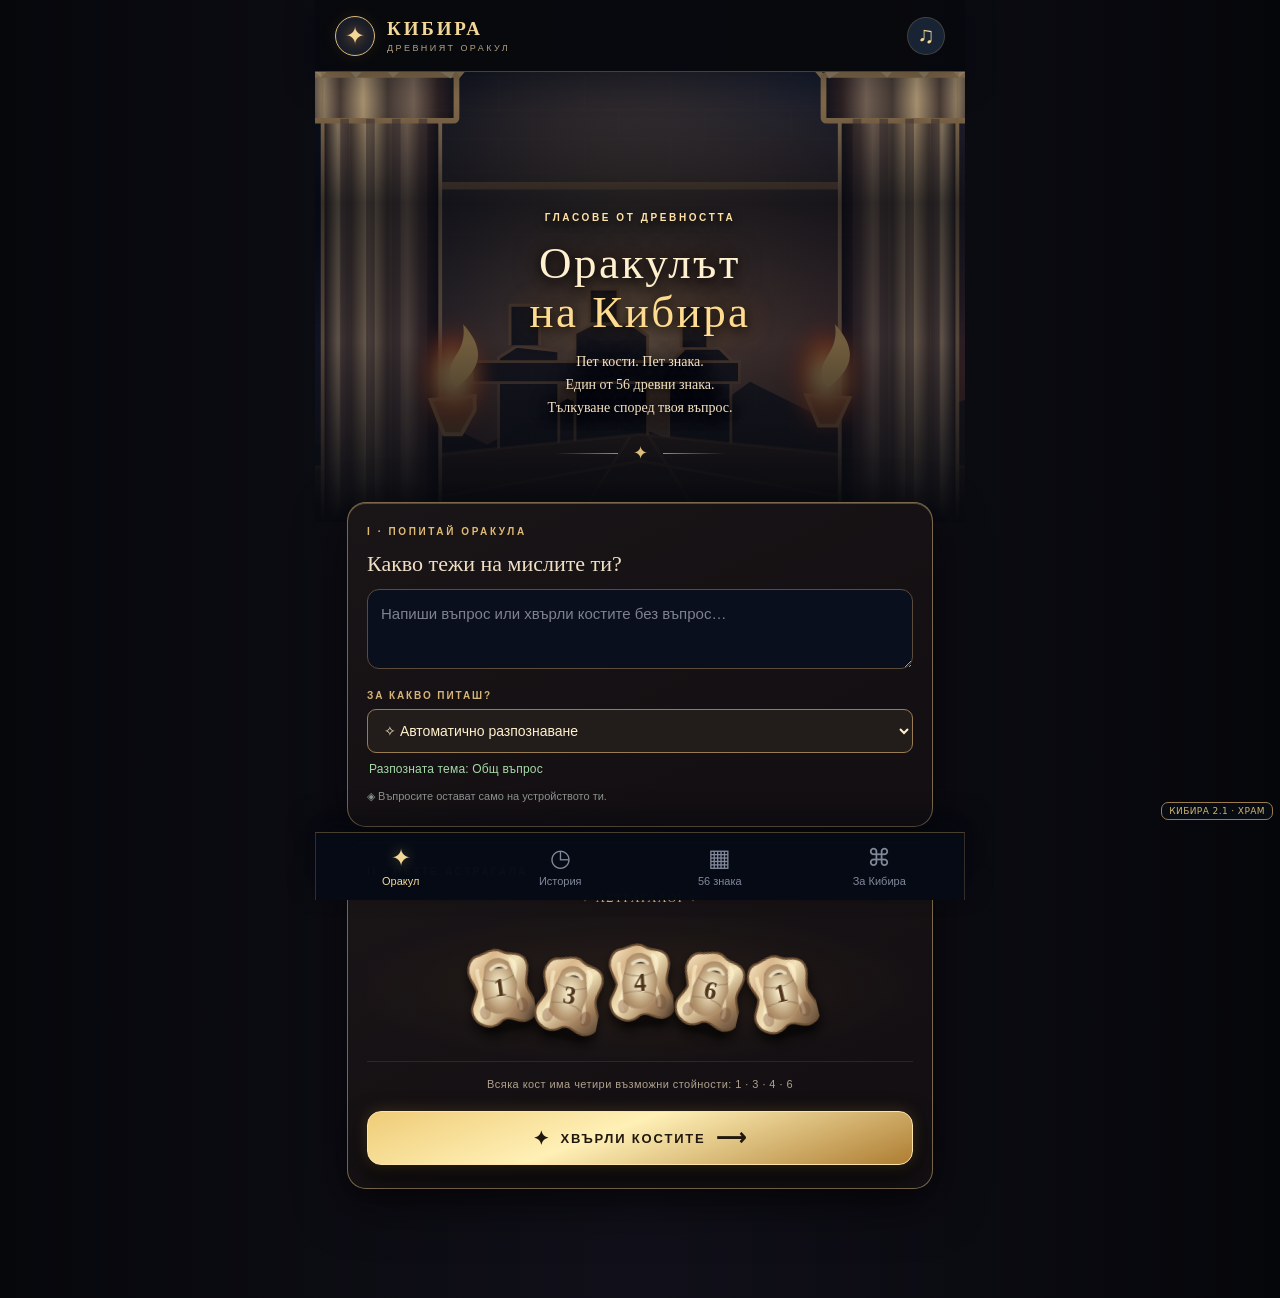
==== commit 169ba538: "Update Kibyra Oracle to temple design 2.1 with animated astragals and topic selector" ====
--- a/kibyra/index.html
+++ b/kibyra/index.html
@@ -5,9 +5,8 @@
   <meta name="viewport" content="width=device-width, initial-scale=1.0, viewport-fit=cover" />
   <meta name="theme-color" content="#080d19" />
   <meta name="color-scheme" content="dark" />
-  <title>Оракулът на Кибира — 56 съдби · 2.0</title>
-  <style>
-:root { --night:#070c17; --navy:#0b1525; --navy2:#111e2f; --gold:#dfba75; --gold2:#f3d797; --sand:#e9deca; --muted:#a59c8c; --line:rgba(216,179,105,.22); --panel:rgba(17,27,43,.96); }
+  <title>Оракулът на Кибира — 56 съдби · 2.1</title>
+  <style>:root { --night:#070c17; --navy:#0b1525; --navy2:#111e2f; --gold:#dfba75; --gold2:#f3d797; --sand:#e9deca; --muted:#a59c8c; --line:rgba(216,179,105,.22); --panel:rgba(17,27,43,.96); }
 * { box-sizing:border-box; }
 html { font-size:16px; background:var(--night); }
 body { margin:0; color:var(--sand); font-family:'Trebuchet MS','Segoe UI',Arial,sans-serif; background:radial-gradient(circle at 50% -5%,#203146 0%,#0b1423 32%,var(--night) 70%); min-height:100vh; }
@@ -113,6 +112,43 @@
 .result-panel{padding-top:22px;}
 @media(max-width:370px){.direct-answer p{font-size:19px;}.result-text{font-size:17px;}}
 
+/* KIBYRA 2.1 — Temple edition. All artwork is packaged offline as SVG. */
+html,body {background:#060609;}
+body {background:linear-gradient(90deg,#06070b 0%,#11101a 50%,#05060a 100%);}
+.topbar {background:#08090eea; border-bottom-color:#b38b516b;}
+.hero {height:410px; padding-top:112px; background:#080b16; isolation:isolate;}
+.hero::before,.hero::after,.hero-halo,.arch {display:none;}
+.temple-art {position:absolute;inset:-35px 0 0;width:100%;height:calc(100% + 55px);object-fit:cover;object-position:center 46%;z-index:-3;pointer-events:none;}
+.hero-vignette{position:absolute;inset:0;z-index:-2;pointer-events:none;background:linear-gradient(180deg,#02060b30 0%,#01040bb5 29%,#06061191 60%,#080a10 100%);}
+.hero h1 {font-size:45px;line-height:1.09;color:#fff1cf;text-shadow:0 3px 12px #000,0 0 27px #25140b;letter-spacing:.055em;}
+.hero h1 em{color:#ffdb8f;text-shadow:0 3px 12px #000,0 0 26px #664723;}
+.hero .eyebrow{color:#ffe2a4;text-shadow:0 3px 10px black;}
+.hero-copy {font-size:14px;color:#f6e3c2;text-shadow:0 2px 8px black,0 0 20px black;}
+.question-card,.throw-card {background:linear-gradient(155deg,#1a1517 0%,#130f12 75%);border:1px solid #bca0709c;box-shadow:0 15px 50px #0009,inset 0 1px 0 #e6bd7250;}
+.question-card{margin-top:-20px;position:relative;z-index:1;}
+.topic-picker{margin:17px 0 4px;text-align:left;}
+.topic-picker label{display:block;font-size:10px;font-weight:800;letter-spacing:.19em;color:#d7b477;margin-bottom:8px;}
+.topic-picker select{appearance:auto;-webkit-appearance:menulist;width:100%;border:1px solid #997c52;border-radius:9px;background:#221c1b;color:#fff0cd;min-height:44px;padding:9px 12px;font-size:14px;}
+.topic-preview{margin:9px 2px 0;font-size:12px;color:#a5d9a8;letter-spacing:.015em;min-height:18px;}
+.oracle-pedestal{margin:14px auto -4px;max-width:240px;letter-spacing:.13em;color:#d5b87c;font:12px Georgia,serif;}
+.bone-tray{margin:14px 0 16px;padding:25px 4px 20px;min-height:145px;gap:5px;perspective:560px;background:radial-gradient(ellipse,#8b612926 0%,#01050e00 75%);border-bottom:1px solid #a9854b30;}
+.knuckle,.knuckle:nth-child(n){flex:0 1 19%;width:56px;max-width:65px;height:92px;display:grid;place-items:center;border:0;border-radius:0;background:none!important;box-shadow:none!important;filter:drop-shadow(0 8px 6px #000a);transition:transform .48s cubic-bezier(.2,.9,.32,1);transform:rotate(-8deg);}
+.knuckle:nth-child(2){transform:rotate(11deg) translateY(8px)}.knuckle:nth-child(3){transform:rotate(-3deg) translateY(-5px)}.knuckle:nth-child(4){transform:rotate(13deg) translateY(3px)}.knuckle:nth-child(5){transform:rotate(-13deg) translateY(6px)}
+.knuckle:before{content:none!important;}
+.bone-art{position:absolute;inset:0;width:100%;height:100%;object-fit:fill;pointer-events:none;}
+.knuckle .glyph{position:relative;z-index:1;font:800 25px Georgia,serif;color:#50341c;text-shadow:0 1px #fcecccaa;transform:translateY(-3px);}
+.bone-tray.rolling .knuckle,.bone-tray.rolling .knuckle:nth-child(n){animation:kibyraBoneToss .86s cubic-bezier(.33,.02,.63,1) infinite alternate;filter:drop-shadow(0 15px 13px #000d);}
+.bone-tray.rolling .knuckle:nth-child(2){animation-delay:-.17s;}.bone-tray.rolling .knuckle:nth-child(3){animation-delay:-.43s;}.bone-tray.rolling .knuckle:nth-child(4){animation-delay:-.28s;}.bone-tray.rolling .knuckle:nth-child(5){animation-delay:-.62s;}
+@keyframes kibyraBoneToss{0%{transform:translateY(28px) rotate(-46deg) rotateX(10deg) rotateY(0) scale(.84)} 45%{transform:translateY(-29px) rotate(10deg) rotateX(150deg) rotateY(90deg) scale(1.08)}100%{transform:translateY(13px) rotate(54deg) rotateX(330deg) rotateY(190deg) scale(.97)}}
+.gold-button{border-radius:14px;background:linear-gradient(160deg,#efcc78,#fff0b6 43%,#ae7d32);box-shadow:0 0 15px #f8c45a33,0 10px 26px #000c;}
+.result-panel{background:linear-gradient(125deg,#f7e7bf,#efcf94 50%,#b69565);border:5px solid #2e1f16;box-shadow:0 12px 33px #000e,inset 0 0 0 2px #fce4aa;border-radius:11px;padding:25px 17px;}
+.result-panel h2{color:#44271a;text-shadow:none}.result-panel .section-kicker,.result-panel .result-index,.result-panel .result-topic,.result-panel .verse-label{color:#785025;}.result-panel .result-text{color:#35251f;font-style:normal;}.result-panel .result-values{color:#503523;border-color:#99734a;}.result-panel .notice{color:#6a503b;}.result-panel .historical-context{color:#56422f;background:#f4e2ba;border-color:#957441;}
+.direct-answer{background:#fff5d4;border:1px solid #9b7746;box-shadow:inset 0 0 22px #bb92534d;}.direct-answer span{color:#71562f}.direct-answer p{color:#253a26;font-size:22px;}
+.result-panel .outline-button{background:#5d3b1b;color:#f7e4b7;border-color:#96723d;}
+.version-stamp{position:fixed;bottom:80px;right:7px;z-index:50;pointer-events:none;padding:3px 7px;border-radius:7px;background:#091017dc;color:#eac77d;font:9px system-ui,sans-serif;letter-spacing:.045em;border:1px solid #af8957;opacity:.9;}
+@media(max-width:370px){.hero{height:370px;padding-top:103px}.hero h1{font-size:39px}.bone-tray{gap:3px}.knuckle,.knuckle:nth-child(n){height:80px}.question-card{margin-top:-18px}}
+@media(min-width:550px){.hero{height:450px;padding-top:140px}.knuckle,.knuckle:nth-child(n){height:100px;width:72px}}
+@media(prefers-reduced-motion:reduce){.bone-tray.rolling .knuckle{animation:none!important;}}
 </style>
 </head>
 <body>
@@ -128,8 +164,8 @@
     <main>
       <section class="screen active" id="screen-oracle" aria-label="Оракул">
         <div class="hero">
-          <div class="hero-halo"></div>
-          <div class="arch" aria-hidden="true"><span class="arch-sun">☼</span><span class="arch-column left"></span><span class="arch-column right"></span></div>
+          <img class="temple-art" src="[data-uri]" alt="" aria-hidden="true" />
+          <div class="hero-vignette" aria-hidden="true"></div>
           <span class="eyebrow">ГЛАСОВЕ ОТ ДРЕВНОСТТА</span>
           <h1>Оракулът<br/><em>на Кибира</em></h1>
           <p class="hero-copy">Пет кости. Пет знака.<br/>Един от 56 древни знака.<br/>Тълкуване според твоя въпрос.</p>
@@ -140,17 +176,35 @@
           <div class="section-kicker">I · ПОПИТАЙ ОРАКУЛА</div>
           <label for="question" class="question-label">Какво тежи на мислите ти?</label>
           <textarea id="question" maxlength="220" rows="2" placeholder="Напиши въпрос или хвърли костите без въпрос…" aria-label="Въпрос към оракула"></textarea>
+          <div class="topic-picker">
+            <label for="topic-select">ЗА КАКВО ПИТАШ?</label>
+            <select id="topic-select" aria-label="Тема на въпроса">
+              <option value="auto">✧ Автоматично разпознаване</option>
+              <option value="day">☼ Денят</option>
+              <option value="love">♡ Любов и брак</option>
+              <option value="work">⚒ Работа и кариера</option>
+              <option value="money">◈ Пари и имущество</option>
+              <option value="travel">➶ Пътуване</option>
+              <option value="health">✚ Здраве</option>
+              <option value="family">⌂ Семейство и дом</option>
+              <option value="friendship">✧ Приятели и доверие</option>
+              <option value="study">▤ Учене и изпити</option>
+              <option value="decision">✦ Общ въпрос</option>
+            </select>
+            <p class="topic-preview" id="topic-preview" aria-live="polite">Разпозната тема: Общ въпрос</p>
+          </div>
           <p class="privacy-note">◈ Въпросите остават само на устройството ти.</p>
         </div>
 
         <div class="throw-card">
           <div class="section-kicker">II · ПЕТТЕ АСТРАГАЛА</div>
-          <div class="bone-tray" id="bone-tray" aria-label="Пет древни кости за гадаене">
-            <div class="knuckle" data-index="0"><span class="glyph">1</span></div>
-            <div class="knuckle" data-index="1"><span class="glyph">3</span></div>
-            <div class="knuckle" data-index="2"><span class="glyph">4</span></div>
-            <div class="knuckle" data-index="3"><span class="glyph">6</span></div>
-            <div class="knuckle" data-index="4"><span class="glyph">1</span></div>
+          <div class="oracle-pedestal" aria-hidden="true">✧  ΑΣΤΡΑΓΑΛΟΙ  ✧</div>
+          <div class="bone-tray" id="bone-tray" aria-label="Пет древни астрагала за гадаене">
+            <div class="knuckle" data-index="0"><img class="bone-art" src="[data-uri]" alt="" /><span class="glyph">1</span></div>
+            <div class="knuckle" data-index="1"><img class="bone-art" src="[data-uri]" alt="" /><span class="glyph">3</span></div>
+            <div class="knuckle" data-index="2"><img class="bone-art" src="[data-uri]" alt="" /><span class="glyph">4</span></div>
+            <div class="knuckle" data-index="3"><img class="bone-art" src="[data-uri]" alt="" /><span class="glyph">6</span></div>
+            <div class="knuckle" data-index="4"><img class="bone-art" src="[data-uri]" alt="" /><span class="glyph">1</span></div>
           </div>
           <p class="bone-caption">Всяка кост има четири възможни стойности: 1 · 3 · 4 · 6</p>
           <button class="gold-button" id="roll-button" type="button" onclick="throwBones()"><span class="button-icon">✦</span> ХВЪРЛИ КОСТИТЕ <span class="button-arrow">⟶</span></button>
@@ -190,7 +244,7 @@
         <div class="about-card"><h2>Какво е намерено?</h2><p>През 2024 г. археолози откриват в Кибира, днешна Турция, каменен паметник с оракулски надписи върху четирите му страни. Изследването му е публикувано през октомври 2026 г. и разкрива връзки с подобни надписи от други градове.</p><p>Паметникът е свързан с култа към Хермес. Древният текст е исторически извор, който се нуждае от внимателен научен превод.</p></div>
         <div class="about-card"><h2>Какво е автентично тук?</h2><p><strong>Исторически:</strong> петте кости, числата 1, 3, 4 и 6, начинът за образуване на 56-те съчетания и фактите за находката.</p><p><strong>Съвременно:</strong> написаните на български послания, техните заглавия и обяснения. Те са художествено вдъхновени от оракулската традиция, но не са представени като древни цитати.</p><p>Хвърлянията са художествено забавление, а не надеждна прогноза. Не разчитай на тях за медицински, финансови, правни или други важни решения.</p></div>
         <div class="source-card"><div class="section-kicker">НАУЧЕН ИЗТОЧНИК</div><strong>Ş. Kileci, N. Tüner Önen, Ş. Özüdoğru</strong><p>A New Astragalos Oracle Text from Kibyra: A Comparative Study with Southern Asia Minor Parallels. <i>Gephyra</i> 31 (2026), 257–294.</p><button type="button" class="outline-button" onclick="openSource('https://doi.org/10.37095/gephyra.2002699')">↗ ОТВОРИ ПУБЛИКАЦИЯТА</button></div>
-        <p class="credit">„Оракулът на Кибира — 56 съдби · 2.0“ · Българско мобилно приложение<br/>Концепция: Огнян Пеев · разработено със съдействието на ChatGPT.</p>
+        <p class="credit">„Оракулът на Кибира — 56 съдби · 2.1“ · Българско мобилно приложение<br/>Концепция: Огнян Пеев · разработено със съдействието на ChatGPT.</p>
       </section>
     </main>
 
@@ -202,12 +256,10 @@
     </nav>
   </div>
   <div class="toast" id="toast" role="status" aria-live="polite"></div>
-  <script>
-window.KIBYRA_DATA={"schema":"kibyra-content-v2-review","language":"bg","disclaimer":"Исторически вдъхновена художествена система за забавление; оригинални съвременни текстове, а не преводи на древни надписи.","sources":["https://doi.org/10.37095/gephyra.2002699","https://www.earth.com/science/kibyra-knucklebone-oracle-56-answers/"],"face_values":[1,3,4,6],"signs":[{"id":1,"title":"Благият съвет на Зевс","tone":"favorable","core":"Мъдър съвет ще се роди там, където досега е имало смут. Не отвръщай лице от помощта; почети доброто, което идва към теб.","adaptations":{"day":"Да. Денят носи благоприятен знак: разумът ще ти помогне повече от бързането.","love":"Има място за близост; една добра дума ще отвори повече от настойчивост.","work":"Замисленото може да успее, особено ако приемеш съвет от опитен човек.","money":"Благоприятно е за умерен разход, но не и за самоуверен риск.","travel":"Пътят е благосклонен; подготви се и тръгни без излишно безпокойство."},"provenance":"modern_artistic","faces":[1,1,1,1,1],"sum":5,"historical_note":"Пет единици: текстът на Зевс Олимпийски обещава добър съвет и съдържа почит към Афродита.","historical_status":"theme_from_reported_sources"},{"id":2,"title":"Утринният вятър","tone":"favorable","core":"Вятърът обърна платната към открито море. Който се готви от нощта, посреща утрото със спокойна ръка.","adaptations":{"day":"Да. Началото може да е мудно, но след него идва по-лек час.","love":"Някой очаква знак от теб; не оставяй благата възможност да отмине.","work":"Удачен ден да започнеш отлагано дело и да заявиш намерението си.","money":"Малка възможност се открива; не влагай повече от необходимото.","travel":"Потеглянето е благоприятно, стига подготовката да е завършена."},"provenance":"modern_artistic","faces":[1,1,1,1,3],"sum":7,"historical_note":null,"historical_status":"no_claim_of_ancient_correspondence"},{"id":3,"title":"Думата на пратеника","tone":"mixed","core":"Пратеник носи вест, но устата му знае само половината истина. Чуй го докрай и потърси онова, което е премълчал.","adaptations":{"day":"По-скоро добър ден, но не приемай всяка новина веднага за вярна.","love":"Разговорът ще изясни старо съмнение, ако зададеш въпроса направо.","work":"Предложение може да изглежда по-добро, отколкото е; провери подробностите.","money":"Не поемай задължение само заради обещана печалба.","travel":"Пътят е възможен, но потвърди времето и уговорките преди тръгване."},"provenance":"modern_artistic","faces":[1,1,1,1,4],"sum":8,"historical_note":null,"historical_status":"no_claim_of_ancient_correspondence"},{"id":4,"title":"Камъкът пред портата","tone":"caution","core":"Дори висока порта се затваря от малък камък в пантата. Погледни къде е пречката, преди да натиснеш с цялата си сила.","adaptations":{"day":"По-скоро не. Денят няма да е съвсем лек; дребно препятствие може да изиска внимание.","love":"Не прави от малко недоразумение голяма обида.","work":"По-добре поправи пропуска, вместо да започваш нова работа.","money":"Дребен разход може да се окаже необходим; избегни излишните покупки.","travel":"Провери какво носиш, преди да тръгнеш."},"provenance":"modern_artistic","faces":[1,1,1,1,6],"sum":10,"historical_note":null,"historical_status":"no_claim_of_ancient_correspondence"},{"id":5,"title":"Светлият пристан","tone":"favorable","core":"Корабът вижда брега след дългото море. Нека веслата замлъкнат едва когато въжетата стигнат пристана.","adaptations":{"day":"Да. Довършено дело може да донесе облекчение и приятна вечер.","love":"Умората от дълга раздяла може да отстъпи пред среща.","work":"Завърши започнатото; наградата е по-близо от новото начинание.","money":"По-благоприятно е да получиш дължимо, отколкото да рискуваш за повече.","travel":"Завръщането е под добър знак."},"provenance":"modern_artistic","faces":[1,1,1,3,3],"sum":9,"historical_note":null,"historical_status":"no_claim_of_ancient_correspondence"},{"id":6,"title":"Медните везни","tone":"mixed","core":"На едното блюдо лежи злато, на другото — неизречена дума. Претегли и двете, преди да посегнеш.","adaptations":{"day":"Не е еднозначно. Денят ще зависи от една справедлива преценка; не съди прибързано.","love":"Двама души могат да бъдат прави за различни неща.","work":"На работа изслушай двете страни, преди да вземеш страна.","money":"Провери условията; печалба без ясна цена не е сигурна печалба.","travel":"Избери по-сигурния път, макар да е по-бавен."},"provenance":"modern_artistic","faces":[1,1,1,3,4],"sum":10,"historical_note":null,"historical_status":"no_claim_of_ancient_correspondence"},{"id":7,"title":"Отворената врата","tone":"favorable","core":"Там, където вчера стоеше затворена врата, днес личи светлина. Не се страхувай да почукаш отново.","adaptations":{"day":"Да. Нещо отказано преди може да получи втори шанс.","love":"Помирение е възможно, ако първата дума е искрена.","work":"Потърси отново човека, от когото очакваш решение.","money":"Старо искане може да бъде разгледано отново.","travel":"Път, отменен по-рано, може да се окаже свободен."},"provenance":"modern_artistic","faces":[1,1,1,3,6],"sum":12,"historical_note":null,"historical_status":"no_claim_of_ancient_correspondence"},{"id":8,"title":"Птицата над стената","tone":"mixed","core":"Птицата видя изхода, който стражът не забеляза. Понякога височината помага повече от силата.","adaptations":{"day":"Не е еднозначно. Денят може да те изненада с неочаквано решение на дребен проблем.","love":"Не настоявай на своето; другият човек може да вижда нещо важно.","work":"Промени подхода и препятствието ще изглежда по-малко.","money":"Не търси само един източник на доход или помощ.","travel":"Обиколен път може да те избави от задръстване или забавяне."},"provenance":"modern_artistic","faces":[1,1,1,4,4],"sum":11,"historical_note":null,"historical_status":"no_claim_of_ancient_correspondence"},{"id":9,"title":"Протегнатата ръка","tone":"favorable","core":"Странникът получава вода от непознат и открива съюзник. Доброто не винаги идва от този, когото очакваш.","adaptations":{"day":"Да. Денят носи вероятност за навременна подкрепа.","love":"Не отблъсквай жест на внимание заради стара гордост.","work":"Приеми помощ от сътрудник, вместо да се мъчиш сам.","money":"Подкрепа е възможна, но изясни дали е дар или заем.","travel":"Спътник може да направи пътуването по-леко."},"provenance":"modern_artistic","faces":[1,1,1,4,6],"sum":13,"historical_note":null,"historical_status":"no_claim_of_ancient_correspondence"},{"id":10,"title":"Тихият кладенец","tone":"caution","core":"Водата изглежда спокойна, ала не знаеш дълбочината ѝ. Не пускай ведрото, преди да си укрепил въжето.","adaptations":{"day":"По-скоро не. Спокоен отвън, денят може да крие напрежение; не прибързвай.","love":"Мълчанието не е непременно съгласие; попитай честно.","work":"Зад видимото спокойствие може да има недовършена задача.","money":"Не подписвай онова, което не си прочел докрай.","travel":"Пази запас и не разчитай само на обещания."},"provenance":"modern_artistic","faces":[1,1,1,6,6],"sum":15,"historical_note":null,"historical_status":"no_claim_of_ancient_correspondence"},{"id":11,"title":"Златната нишка","tone":"favorable","core":"Нишката свързва далечни съдби и води от заплетения възел към изхода. Протегни ръка, но не дърпай рязко.","adaptations":{"day":"Да. Две привидно случайни събития могат да ти помогнат да разбереш деня.","love":"Стар познат може отново да стане близък.","work":"Полезна връзка между хора ще придвижи работата.","money":"Пари може да дойдат от старо сътрудничество, а не от нов риск.","travel":"По пътя може да срещнеш човек, когото познаваш."},"provenance":"modern_artistic","faces":[1,1,3,3,3],"sum":11,"historical_note":null,"historical_status":"no_claim_of_ancient_correspondence"},{"id":12,"title":"Гостът под стряхата","tone":"mixed","core":"Под стряхата пристига гост, а с него — неочаквана вест. Приеми го почтено, но дръж очите си отворени.","adaptations":{"day":"Не е еднозначно. Денят ще донесе раздвижване, не непременно покой.","love":"Нова среща може да обърка очакванията ти по приятен начин.","work":"Нов човек ще предложи посока; изслушай го, преди да обещаеш.","money":"Внимавай с непланирани покупки, подтикнати от среща.","travel":"Неочаквана покана може да промени маршрута."},"provenance":"modern_artistic","faces":[1,1,3,3,4],"sum":12,"historical_note":null,"historical_status":"no_claim_of_ancient_correspondence"},{"id":13,"title":"Дъждът над нивите","tone":"favorable","core":"След сухата земя идва дъждът и семето се събужда. Търпението не е било напразно.","adaptations":{"day":"Да. Денят е благоприятен за добри вести и отложено облекчение.","love":"Топлина може да се върне там, където е имало студенина.","work":"Усилие от миналите дни може да получи признание.","money":"Появява се знак за постепенно възстановяване, не за внезапно богатство.","travel":"Ако си чакал по-добро време, то може да настъпи."},"provenance":"modern_artistic","faces":[1,1,3,3,6],"sum":14,"historical_note":null,"historical_status":"no_claim_of_ancient_correspondence"},{"id":14,"title":"Счупеното весло","tone":"adverse","core":"Не карай лодката с пречупено весло към бързея. Първо поправи онова, без което пътят става опасен.","adaptations":{"day":"По-скоро труден ден; не насилвай нещо, което явно не върви.","love":"Не поставяй ново условие, преди да поправиш старото недоверие.","work":"Спри и отстрани грешката, вместо да ускоряваш работата.","money":"Не рискувай средства, за да покриеш предишна загуба.","travel":"Отложи тръгването при съмнение за безопасността."},"provenance":"modern_artistic","faces":[1,1,3,4,4],"sum":13,"historical_note":null,"historical_status":"no_claim_of_ancient_correspondence"},{"id":15,"title":"Чашата на мярката","tone":"mixed","core":"Препълнената чаша се разлива върху празничната дреха. Дори радостта иска мярка.","adaptations":{"day":"Не е еднозначно. Денят може да е хубав, ако не прекалиш с плановете си.","love":"Дай място и на желанието на другия.","work":"Не обещавай повече, отколкото можеш да свършиш.","money":"Умереността ще запази повече от случайна печалба.","travel":"По-добре един добре планиран преход, отколкото три прибързани."},"provenance":"modern_artistic","faces":[1,1,3,4,6],"sum":15,"historical_note":null,"historical_status":"no_claim_of_ancient_correspondence"},{"id":16,"title":"Първата светлина","tone":"favorable","core":"По края на хълма се появи първата светлина. Старата нощ не може да задържи утрото.","adaptations":{"day":"Да. Денят започва под добър знак, особено за ново начинание.","love":"Подходящ момент е за първа стъпка към сближаване.","work":"Започнатото днес може да положи добра основа.","money":"Ново малко начинание е по-добро от голяма необмислена инвестиция.","travel":"Ранното тръгване носи предимство."},"provenance":"modern_artistic","faces":[1,1,3,6,6],"sum":17,"historical_note":null,"historical_status":"no_claim_of_ancient_correspondence"},{"id":17,"title":"Следата в праха","tone":"caution","core":"В праха лежи следа от вчерашните нозе. Ако не я разпознаеш, ще попаднеш пак в същата яма.","adaptations":{"day":"По-скоро не. Денят иска да си спомниш стара грешка, преди да я повториш.","love":"Стар спор може да се върне, ако не е изяснен.","work":"Провери какво се е объркало миналия път.","money":"Повтори проверката на сметката; стар пропуск може да струва пари.","travel":"Не минавай по опасен маршрут само защото ти е познат."},"provenance":"modern_artistic","faces":[1,1,4,4,4],"sum":14,"historical_note":null,"historical_status":"no_claim_of_ancient_correspondence"},{"id":18,"title":"Бавният керван","tone":"mixed","core":"Керванът стига далеч, защото пази товара и не гони залеза. Бързият ход невинаги е верният.","adaptations":{"day":"Не е еднозначно. Денят не обещава бързи чудеса, но може да мине спокойно.","love":"Близостта ще се гради с търпение, не с настояване.","work":"Напредъкът е бавен, но не е спрял.","money":"Предпочети сигурен малък приход пред необмислен залог.","travel":"Остави повече време за пътуването."},"provenance":"modern_artistic","faces":[1,1,4,4,6],"sum":16,"historical_note":null,"historical_status":"no_claim_of_ancient_correspondence"},{"id":19,"title":"Чуждият залив","tone":"caution","core":"В непознатия залив водата е тиха, но под нея спят остри камъни. Не хвърляй котва, без да си видял дъното.","adaptations":{"day":"По-скоро не. Денят крие привидно лесен избор, който трябва да провериш.","love":"Ново обещание може да звучи примамливо, но още не познаваш човека.","work":"Не сменяй посоката само заради лъскаво предложение.","money":"Избягвай непроверена сделка.","travel":"На непознато място се довери на проверена информация."},"provenance":"modern_artistic","faces":[1,1,4,6,6],"sum":18,"historical_note":null,"historical_status":"no_claim_of_ancient_correspondence"},{"id":20,"title":"Маслиновият клон","tone":"favorable","core":"Врагът оставя копието и протяга маслинова клонка. Дори дълга вражда има ден на край.","adaptations":{"day":"Да. Денят е благоприятен за мир и разбирателство.","love":"Добър момент е да поискаш или да дадеш прошка.","work":"Спор в работата може да приключи с разумен компромис.","money":"Уреждане на старо задължение носи спокойствие.","travel":"Срещата, от която си се тревожил, може да мине мирно."},"provenance":"modern_artistic","faces":[1,1,6,6,6],"sum":20,"historical_note":null,"historical_status":"no_claim_of_ancient_correspondence"},{"id":21,"title":"Пламъкът в мрака","tone":"mixed","core":"Малък пламък показва лице, което мракът е скривал. Не бъркай светлината с пожар.","adaptations":{"day":"Не е еднозначно. Денят ще ти покаже нещо важно, но не цялата картина.","love":"Чуждо признание може да осветли истината за отношенията.","work":"Един факт ще изясни заплетена работа.","money":"Проверената информация струва повече от слуха за печалба.","travel":"Светлина ще се появи по пътя, но следвай знаците внимателно."},"provenance":"modern_artistic","faces":[1,3,3,3,3],"sum":13,"historical_note":null,"historical_status":"no_claim_of_ancient_correspondence"},{"id":22,"title":"Пустият хамбар","tone":"adverse","core":"Хамбарът е отворен, а последното зърно вече е изнесено. Не раздавай онова, което утре ще ти трябва.","adaptations":{"day":"Не. Денят е неблагоприятен за разпиляване на време и сили.","love":"Не обещавай внимание, което не можеш да дадеш.","work":"Силите и ресурсите няма да стигнат за всички задачи.","money":"Съхрани парите си; днес не е ден за покупки по прищявка.","travel":"Носи необходимото и избягвай дълъг път без подготовка."},"provenance":"modern_artistic","faces":[1,3,3,3,4],"sum":14,"historical_note":null,"historical_status":"no_claim_of_ancient_correspondence"},{"id":23,"title":"Седмият камък","tone":"favorable","core":"Седмият камък закрепи стената там, където шест не успяха. Още малко усилие може да довърши делото.","adaptations":{"day":"Да. Денят е добър за последен решителен напън.","love":"Търпението може да бъде възнаградено с отклик.","work":"Не изоставяй почти готовото дело.","money":"Постоянството може да донесе малък, но заслужен резултат.","travel":"Остава малко до целта; не губи посоката."},"provenance":"modern_artistic","faces":[1,3,3,3,6],"sum":16,"historical_note":null,"historical_status":"no_claim_of_ancient_correspondence"},{"id":24,"title":"Двата бряга","tone":"mixed","core":"Два бряга спорят кой държи реката, ала тя принадлежи и на двата. Път има за онзи, който построи мост.","adaptations":{"day":"Не е еднозначно. Денят е променлив; разговор може да го направи по-добър.","love":"Двама души трябва да отстъпят по малко, за да се срещнат.","work":"Потърси сътрудничество между противоположни позиции.","money":"Раздели риска, вместо да заложиш всичко на една възможност.","travel":"Може да се наложи да смениш маршрут или спътник."},"provenance":"modern_artistic","faces":[1,3,3,4,4],"sum":15,"historical_note":null,"historical_status":"no_claim_of_ancient_correspondence"},{"id":25,"title":"Змиите край пътя","tone":"caution","core":"В тревата до пътеката нещо се размърда. Стъпи внимателно и не се надсмивай над предупреждението.","adaptations":{"day":"По-скоро не. Денят изисква предпазливост; избягвай излишни спорове.","love":"Пази се от прибързани обвинения и чужди внушения.","work":"Провери условието, което всички са пропуснали.","money":"Не влагай средства в неясно обещание.","travel":"Не бързай на път, ако има явен знак за риск."},"provenance":"modern_artistic","faces":[1,3,3,4,6],"sum":17,"historical_note":null,"historical_status":"no_claim_of_ancient_correspondence"},{"id":26,"title":"Празният кратер","tone":"mixed","core":"Празният съд чака вино, но не бива да бъде напълнен с вода и наречен пълен. Признай какво липсва.","adaptations":{"day":"Не е еднозначно. Денят няма да даде всичко желано, но ще покаже какво ти трябва.","love":"Назови липсата открито, вместо да я прикриваш.","work":"Поискай липсващата информация, преди да продължиш.","money":"Не смятай очаквани пари за вече получени.","travel":"Тръгни едва когато необходимото е събрано."},"provenance":"modern_artistic","faces":[1,3,3,6,6],"sum":19,"historical_note":null,"historical_status":"no_claim_of_ancient_correspondence"},{"id":27,"title":"Песента на ковача","tone":"favorable","core":"Чукът пада пак и пак, докато от огъня излезе добро острие. Ръката, която не се отказва, получава плод.","adaptations":{"day":"Да. Тихата упорита работа може да направи деня успешен.","love":"Постоянните малки жестове са по-силни от големи обещания.","work":"Трудът ти има добра посока; довърши започнатото.","money":"Печалбата, ако дойде, ще е от труд, а не от щастлив удар.","travel":"Добър знак за път с ясна цел."},"provenance":"modern_artistic","faces":[1,3,4,4,4],"sum":16,"historical_note":null,"historical_status":"no_claim_of_ancient_correspondence"},{"id":28,"title":"Сянката на кипариса","tone":"caution","core":"Слънцето е високо, а кипарисът дава тесен подслон. Отдъхни, преди да продължиш по знойната земя.","adaptations":{"day":"По-скоро не. Денят може да е уморителен; остави си време за отдих.","love":"Не води тежък разговор в миг на изтощение.","work":"Не настоявай да приключиш всичко наведнъж.","money":"Отложи големия разход, докато мисълта се избистри.","travel":"Направи почивка и не пренебрегвай признаците на умора."},"provenance":"modern_artistic","faces":[1,3,4,4,6],"sum":18,"historical_note":null,"historical_status":"no_claim_of_ancient_correspondence"},{"id":29,"title":"Мостът над пропастта","tone":"favorable","core":"Между двата бряга се появява мост, който не е съществувал вчера. Някой е работил, докато другите са спорили.","adaptations":{"day":"Да. Решение може да се появи след навременен разговор.","love":"Възстановяването на връзка е по-близо, отколкото изглежда.","work":"Сътрудничество ще отключи застояла работа.","money":"Договорка може да донесе полза и на двете страни.","travel":"Пътят напред е възможен благодарение на чужда помощ."},"provenance":"modern_artistic","faces":[1,3,4,6,6],"sum":20,"historical_note":null,"historical_status":"no_claim_of_ancient_correspondence"},{"id":30,"title":"Трите свидетелства","tone":"caution","core":"Един свидетел видя сенките, вторият — стъпките, третият — лицето. Не произнасяй присъда, преди да чуеш всички.","adaptations":{"day":"По-скоро не. Денят не е подходящ за категорични решения по слух.","love":"Не вярвай на обвинение, дошло само от един човек.","work":"Събери още сведения, преди да приемеш предложение.","money":"Изискай ясни документи и потвърждение.","travel":"Провери няколко източника, ако пътят е непознат."},"provenance":"modern_artistic","faces":[1,3,6,6,6],"sum":22,"historical_note":null,"historical_status":"no_claim_of_ancient_correspondence"},{"id":31,"title":"Стражът пред вратата","tone":"caution","core":"Стражът не спи, макар градът да празнува. Неговото бодърстване пази радостта на останалите.","adaptations":{"day":"По-скоро не. Денят може да е спокоен, ако не пренебрегнеш задълженията си.","love":"Грижа за близък е по-важна от шумна демонстрация.","work":"Провери отговорностите си, преди да си починеш.","money":"Пази онова, което вече притежаваш.","travel":"Не оставяй вещи и планове без надзор."},"provenance":"modern_artistic","faces":[1,4,4,4,4],"sum":17,"historical_note":null,"historical_status":"no_claim_of_ancient_correspondence"},{"id":32,"title":"Празничните венци","tone":"favorable","core":"По улицата носят венци и тежката врата е отворена. Радост има за този, който умее да я сподели.","adaptations":{"day":"Да. Денят може да ти даде повод за усмивка и обща радост.","love":"Добра вечер за среща или искрена нежност.","work":"Приключена задача може да бъде отпразнувана.","money":"Позволен е малък подарък, но без разточителство.","travel":"Пътуване за среща или празник е под добър знак."},"provenance":"modern_artistic","faces":[1,4,4,4,6],"sum":19,"historical_note":null,"historical_status":"no_claim_of_ancient_correspondence"},{"id":33,"title":"Колелото на грънчаря","tone":"mixed","core":"Съдът се поклати на колелото, ала умелият грънчар го поправи, преди глината да изсъхне.","adaptations":{"day":"Не е еднозначно. Денят може да тръгне накриво, но ще можеш да го поправиш.","love":"Не отхвърляй връзка заради първо недоразумение.","work":"Поправката днес ще спести по-голяма работа утре.","money":"Оправи дребна финансова грешка, преди да се натрупа.","travel":"Провери навреме резервния план."},"provenance":"modern_artistic","faces":[1,4,4,6,6],"sum":21,"historical_note":null,"historical_status":"no_claim_of_ancient_correspondence"},{"id":34,"title":"Бурното море","tone":"adverse","core":"Вятърът разкъса платното преди корабът да напусне залива. Днес морето не иска гости.","adaptations":{"day":"По-скоро не. Денят не е подходящ за големи начинания и спорове.","love":"Не настоявай за отговор, когато отсреща има гняв.","work":"Не започвай рискован проект точно сега.","money":"Въздържай се от необмислена сделка.","travel":"Отложи пътуване, ако условията го правят опасно."},"provenance":"modern_artistic","faces":[1,4,6,6,6],"sum":23,"historical_note":null,"historical_status":"no_claim_of_ancient_correspondence"},{"id":35,"title":"Силата на богинята майка","tone":"favorable","core":"Както силният лъв надвива рогатия звяр, така и решителният ще премине през препятствията. Не превръщай победата в жестокост.","adaptations":{"day":"Да. Знакът е много благоприятен: може да се справиш и с трудна задача.","love":"Увереността привлича, когато не унижава другия.","work":"Имаш сили да поведеш сложна работа към успех.","money":"Добър знак за заслужен резултат, без обещание за лесно богатство.","travel":"Труден маршрут може да бъде преодолян с добра подготовка."},"provenance":"modern_artistic","faces":[1,6,6,6,6],"sum":25,"historical_note":"Една единица и четири шестици: много благоприятен жребий под покровителството на Майката на боговете.","historical_status":"theme_from_reported_sources"},{"id":36,"title":"Неспазената клетва","tone":"adverse","core":"Дадената клетва стои над дома като дим от неугаснал огън. Който я наруши, сам кани бедата.","adaptations":{"day":"Не. Денят може да донесе неприятност от неизпълнено обещание.","love":"Не вярвай на нови думи, ако старите са били нарушени.","work":"Напомни си дадените срокове и отговорности.","money":"Не давай пари срещу голи уверения.","travel":"Потвърди уговорките преди тръгване."},"provenance":"modern_artistic","faces":[3,3,3,3,3],"sum":15,"historical_note":null,"historical_status":"no_claim_of_ancient_correspondence"},{"id":37,"title":"Скорпионите на пътя","tone":"caution","core":"Скорпиони се крият сред камъните на пътеката. Не ускорявай ход към място, което не си огледал.","adaptations":{"day":"По-скоро не. Денят предупреждава: не бързай, особено когато всичко изглежда лесно.","love":"Не вливай нова ревност в неясен разговор.","work":"Отложи действие, ако условията остават неясни.","money":"Внимавай за скрити условия и такси.","travel":"Пътувай предпазливо; знакът не благоприятства прибързано тръгване."},"provenance":"modern_artistic","faces":[3,3,3,3,4],"sum":16,"historical_note":"Четири тройки и една четворка: предупредителен образ със скорпиони по пътя.","historical_status":"theme_from_reported_sources"},{"id":38,"title":"Златните класове","tone":"favorable","core":"Нивата е узряла и сърпът вече чака. Събирай плодовете, преди вятърът да ги разпилее.","adaptations":{"day":"Да. Денят е благоприятен за довършване и получаване на заслужено.","love":"Отношение, градено с грижа, може да донесе радост.","work":"Подходящ момент да покажеш завършен труд.","money":"Възможен е разумен резултат от предишно усилие.","travel":"Добър знак за завръщане с довършена работа."},"provenance":"modern_artistic","faces":[3,3,3,3,6],"sum":18,"historical_note":null,"historical_status":"no_claim_of_ancient_correspondence"},{"id":39,"title":"Сребърният ключ","tone":"favorable","core":"Ключът беше под ръката на онзи, който дълго блъскаше по вратата. Тихата находчивост отваря тежки порти.","adaptations":{"day":"Да. Днес може да откриеш просто решение на досаден проблем.","love":"Нежна дума може да отключи дълъг разговор.","work":"Опитай различен метод; резултатът е обещаващ.","money":"По-добри условия може да се намерят с проучване.","travel":"Пътуването е благоприятно, ако избереш подходящото време."},"provenance":"modern_artistic","faces":[3,3,3,4,4],"sum":17,"historical_note":null,"historical_status":"no_claim_of_ancient_correspondence"},{"id":40,"title":"Скъсената сянка","tone":"mixed","core":"По пладне сянката става къса, ала вечер отново пораства. Не мери целия живот по един час.","adaptations":{"day":"Не е еднозначно. Денят ще се мени; не прави окончателен извод от сутринта.","love":"Настроенията се менят и не са присъда за чувствата.","work":"Не вземай необратимо решение в лош момент.","money":"Не се води от краткотрайна промяна в цената.","travel":"Изчакай, ако времето се мени рязко."},"provenance":"modern_artistic","faces":[3,3,3,4,6],"sum":19,"historical_note":null,"historical_status":"no_claim_of_ancient_correspondence"},{"id":41,"title":"Хлябът на пътника","tone":"favorable","core":"Пътникът раздели хляба си и не остана гладен. Споделеното добро му намери място край чужд огън.","adaptations":{"day":"Да. Денят е благоприятен за приятелство и взаимност.","love":"Малък жест на грижа ще бъде забелязан.","work":"Помогни на сътрудник и може да получиш помощ в замяна.","money":"Разумен подарък или услуга може да укрепи отношения.","travel":"Спътници ще направят пътя по-приятен."},"provenance":"modern_artistic","faces":[3,3,3,6,6],"sum":21,"historical_note":null,"historical_status":"no_claim_of_ancient_correspondence"},{"id":42,"title":"Здравото седло","tone":"mixed","core":"Конят е силен, ала хлабавото седло може да събори ездача. Провери ремъците, преди да вдигнеш прах.","adaptations":{"day":"Не е еднозначно. Денят обещава напредък, ако не пренебрегнеш подготовката.","love":"Не позволявай дребни пропуски да помрачат добър замисъл.","work":"Провери инструментите и документите, преди да започнеш.","money":"Подреди сметките, преди да поемеш нов разход.","travel":"Пътувай само с проверено оборудване."},"provenance":"modern_artistic","faces":[3,3,4,4,4],"sum":18,"historical_note":null,"historical_status":"no_claim_of_ancient_correspondence"},{"id":43,"title":"Лъвът край пътя","tone":"caution","core":"По пътеката мина лъв и всички птици замлъкнаха. Смелият не е онзи, който тръгва след него без оръжие.","adaptations":{"day":"По-скоро не. Денят изисква уважение към по-силни обстоятелства.","love":"Не превръщай чувствата в надпревара за надмощие.","work":"Избягвай открит сблъсък с човек, който държи решението.","money":"Рискът е по-голям, отколкото изглежда.","travel":"Не минавай напук през явно опасно място."},"provenance":"modern_artistic","faces":[3,3,4,4,6],"sum":20,"historical_note":null,"historical_status":"no_claim_of_ancient_correspondence"},{"id":44,"title":"Лунният камък","tone":"mixed","core":"На лунна светлина камъкът прилича на лице, а при изгрев пак е камък. Страхът разказва истории, които денят опровергава.","adaptations":{"day":"Не е еднозначно. Денят може да изглежда тревожен, но част от тревогата ще отслабне.","love":"Не ревнувай от предположение без доказателства.","work":"Провери фактите, преди да реагираш на слух.","money":"Не действай под влияние на страх от загуба.","travel":"Ориентирай се по реални условия, не по лошо предчувствие."},"provenance":"modern_artistic","faces":[3,3,4,6,6],"sum":22,"historical_note":null,"historical_status":"no_claim_of_ancient_correspondence"},{"id":45,"title":"Невидимата нишка","tone":"favorable","core":"Две ръце пазят една нишка и тя не се къса. Съюзът е здрав, когато и двете страни го държат.","adaptations":{"day":"Да. Денят е добър за споделена работа и внимание.","love":"Връзката може да укрепне с взаимна грижа.","work":"Доброто сътрудничество носи напредък.","money":"Честната договорка е по-ценна от хитрата печалба.","travel":"Добър знак за път с доверен спътник."},"provenance":"modern_artistic","faces":[3,3,6,6,6],"sum":24,"historical_note":null,"historical_status":"no_claim_of_ancient_correspondence"},{"id":46,"title":"Изтритият надпис","tone":"caution","core":"Дъждът е заличил половината думи върху камъка. Не дописвай липсващото с уверена ръка.","adaptations":{"day":"По-скоро не. Денят е неподходящ за заключения при непълна информация.","love":"Не измисляй чужди намерения там, където има мълчание.","work":"Липсващ документ може да промени решението.","money":"Провери всички числа и условия.","travel":"Не се довери на непълни указания."},"provenance":"modern_artistic","faces":[3,4,4,4,4],"sum":19,"historical_note":null,"historical_status":"no_claim_of_ancient_correspondence"},{"id":47,"title":"Нова следа в земята","tone":"favorable","core":"Край пресъхналия поток се появи нова следа. Някой е минал жив отвъд мястото, което си смятал за край.","adaptations":{"day":"Да. Денят може да предложи неочакван изход.","love":"Ново начало е възможно след честен разговор.","work":"Непознат подход може да даде резултат.","money":"Малка възможност може да се окаже полезна.","travel":"Открива се нов маршрут; провери го, преди да го следваш."},"provenance":"modern_artistic","faces":[3,4,4,4,6],"sum":21,"historical_note":null,"historical_status":"no_claim_of_ancient_correspondence"},{"id":48,"title":"Приливът","tone":"mixed","core":"Морето взема сутринта онова, което връща вечерта. Не поставяй съдбата си върху една единствена вълна.","adaptations":{"day":"Не е еднозначно. Денят може да премине от тревога към спокойствие.","love":"Не настоявай всеки миг да бъде еднакво близък.","work":"Ще има колебания, но не непременно провал.","money":"Не променяй дългосрочен план заради кратък спад.","travel":"Следи условията: пътят зависи от времето."},"provenance":"modern_artistic","faces":[3,4,4,6,6],"sum":23,"historical_note":null,"historical_status":"no_claim_of_ancient_correspondence"},{"id":49,"title":"Камъкът на връщането","tone":"caution","core":"Пътеката свърши край стръмната скала. Връщането не е срам, когато напред има пропаст.","adaptations":{"day":"По-скоро не. Денят не благоприятства упорство на всяка цена.","love":"Отстъпи от спор, който само наранява.","work":"Изостави неподходящ подход навреме.","money":"По-добре малък пропуснат приход, отколкото голяма загуба.","travel":"Ако маршрутът е опасен, върни се."},"provenance":"modern_artistic","faces":[3,4,6,6,6],"sum":25,"historical_note":null,"historical_status":"no_claim_of_ancient_correspondence"},{"id":50,"title":"Дарът на утрото","tone":"favorable","core":"На прага някой остави кошница с плодове, без да поиска благодарност. Радостта понякога идва без шум.","adaptations":{"day":"Да. Денят може да донесе малка, неочаквана радост.","love":"Нежност може да се появи в обикновен жест.","work":"Непредвидена помощ ще улесни задачата.","money":"Възможна е скромна полза, а не голямо богатство.","travel":"Пътят е благоприятен за кратка приятна среща."},"provenance":"modern_artistic","faces":[3,6,6,6,6],"sum":27,"historical_note":null,"historical_status":"no_claim_of_ancient_correspondence"},{"id":51,"title":"Падналото слънце","tone":"adverse","core":"Слънцето слезе зад хълма и нощта стана тежка. Днес не е час нито да купуваш, нито да продаваш.","adaptations":{"day":"Не. Знакът е неблагоприятен за важни начинания; запази силите си.","love":"Не изяснявай трудна връзка чрез ултиматум.","work":"Отложи голямото решение, ако можеш.","money":"Не купувай и не продавай импулсивно; това е знак за въздържане.","travel":"Не започвай тежък път без наложителна причина."},"provenance":"modern_artistic","faces":[4,4,4,4,4],"sum":20,"historical_note":"Пет четворки: особено неблагоприятен знак; текстът предупреждава да не се купува или продава.","historical_status":"theme_from_reported_sources"},{"id":52,"title":"Маската на богатия","tone":"caution","core":"Златната маска сияе, ала лицето зад нея остава скрито. Не се кълни във вярност на блясъка.","adaptations":{"day":"По-скоро не. Денят може да предложи изкушение, което не си струва.","love":"Красивите думи не заместват добрите дела.","work":"Обещаната награда трябва да бъде проверена.","money":"Не приемай печалба, която никой не може да обясни.","travel":"Не се довери на непознат водач само заради уверен тон."},"provenance":"modern_artistic","faces":[4,4,4,4,6],"sum":22,"historical_note":null,"historical_status":"no_claim_of_ancient_correspondence"},{"id":53,"title":"Последният облак","tone":"mixed","core":"Облак скри слънцето, но зад него небето остана светло. Не се отчайвай от сянка, която е само временна.","adaptations":{"day":"По-скоро да. Денят може да започне с досада, но има добър шанс да завърши по-леко.","love":"Кратко отчуждение не означава край на чувствата.","work":"Временен застой не е провал; довърши необходимото.","money":"Изчакай ясен момент, преди да решиш за разход.","travel":"Възможно е забавяне, след което пътят се отваря."},"provenance":"modern_artistic","faces":[4,4,4,6,6],"sum":24,"historical_note":null,"historical_status":"no_claim_of_ancient_correspondence"},{"id":54,"title":"Общата трапеза","tone":"favorable","core":"На дългата трапеза има място за още един гост. Самотното дело става по-леко, когато се сподели.","adaptations":{"day":"Да. Денят обещава разбирателство и приятна среща.","love":"Добър знак за близост, дом и общо решение.","work":"Събери хората около една ясна цел.","money":"Съвместното начинание може да бъде разумно, ако всичко е уговорено.","travel":"Пътуване за семейна среща е под добър знак."},"provenance":"modern_artistic","faces":[4,4,6,6,6],"sum":26,"historical_note":null,"historical_status":"no_claim_of_ancient_correspondence"},{"id":55,"title":"Завоят на съдбата","tone":"mixed","core":"След последния завой пътникът не видя познатата долина, а нова земя. Краят на единия път не е присъда за другия.","adaptations":{"day":"Не е еднозначно. Денят може да не стане такъв, какъвто си го представял, но не е изгубен.","love":"Промяна в очакванията може да отвори друга възможност.","work":"Промяна на план ще се окаже необходима.","money":"Не преследвай изгубена възможност на всяка цена.","travel":"Подготви се за промяна на маршрута."},"provenance":"modern_artistic","faces":[4,6,6,6,6],"sum":28,"historical_note":null,"historical_status":"no_claim_of_ancient_correspondence"},{"id":56,"title":"Крайпътният Хермес","tone":"mixed","core":"На четириъгълния камък на Хермес пътищата се срещат и се разделят. Пратеникът показва посоките, но не избира вместо странника.","adaptations":{"day":"Не е еднозначно. Денят ще зависи от добрия избор, а не от щастлив случай.","love":"Истината между двама души има нужда от ясен глас.","work":"Добър момент да изпратиш съобщение или да уточниш договорка.","money":"Проверявай писма, документи и условия на размяна.","travel":"Пътуването е свързано с избор на точния път и време."},"provenance":"modern_artistic","faces":[6,6,6,6,6],"sum":30,"historical_note":"Пет шестици: в сродни надписи жребият се свързва с Хермес Четириъгълния; самият 56-и текст липсва от паметника в Кибира.","historical_status":"theme_from_reported_sources"}]};
-
+  <div class="version-stamp" id="version-stamp" aria-label="Версия на приложението">КИБИРА 2.1 · ХРАМ</div>
+  <script>window.KIBYRA_DATA={"schema":"kibyra-content-v2-review","language":"bg","disclaimer":"Исторически вдъхновена художествена система за забавление; оригинални съвременни текстове, а не преводи на древни надписи.","sources":["https://doi.org/10.37095/gephyra.2002699","https://www.earth.com/science/kibyra-knucklebone-oracle-56-answers/"],"face_values":[1,3,4,6],"signs":[{"id":1,"title":"Благият съвет на Зевс","tone":"favorable","core":"Мъдър съвет ще се роди там, където досега е имало смут. Не отвръщай лице от помощта; почети доброто, което идва към теб.","adaptations":{"day":"Да. Денят носи благоприятен знак: разумът ще ти помогне повече от бързането.","love":"Има място за близост; една добра дума ще отвори повече от настойчивост.","work":"Замисленото може да успее, особено ако приемеш съвет от опитен човек.","money":"Благоприятно е за умерен разход, но не и за самоуверен риск.","travel":"Пътят е благосклонен; подготви се и тръгни без излишно безпокойство."},"provenance":"modern_artistic","faces":[1,1,1,1,1],"sum":5,"historical_note":"Пет единици: текстът на Зевс Олимпийски обещава добър съвет и съдържа почит към Афродита.","historical_status":"theme_from_reported_sources"},{"id":2,"title":"Утринният вятър","tone":"favorable","core":"Вятърът обърна платната към открито море. Който се готви от нощта, посреща утрото със спокойна ръка.","adaptations":{"day":"Да. Началото може да е мудно, но след него идва по-лек час.","love":"Някой очаква знак от теб; не оставяй благата възможност да отмине.","work":"Удачен ден да започнеш отлагано дело и да заявиш намерението си.","money":"Малка възможност се открива; не влагай повече от необходимото.","travel":"Потеглянето е благоприятно, стига подготовката да е завършена."},"provenance":"modern_artistic","faces":[1,1,1,1,3],"sum":7,"historical_note":null,"historical_status":"no_claim_of_ancient_correspondence"},{"id":3,"title":"Думата на пратеника","tone":"mixed","core":"Пратеник носи вест, но устата му знае само половината истина. Чуй го докрай и потърси онова, което е премълчал.","adaptations":{"day":"По-скоро добър ден, но не приемай всяка новина веднага за вярна.","love":"Разговорът ще изясни старо съмнение, ако зададеш въпроса направо.","work":"Предложение може да изглежда по-добро, отколкото е; провери подробностите.","money":"Не поемай задължение само заради обещана печалба.","travel":"Пътят е възможен, но потвърди времето и уговорките преди тръгване."},"provenance":"modern_artistic","faces":[1,1,1,1,4],"sum":8,"historical_note":null,"historical_status":"no_claim_of_ancient_correspondence"},{"id":4,"title":"Камъкът пред портата","tone":"caution","core":"Дори висока порта се затваря от малък камък в пантата. Погледни къде е пречката, преди да натиснеш с цялата си сила.","adaptations":{"day":"По-скоро не. Денят няма да е съвсем лек; дребно препятствие може да изиска внимание.","love":"Не прави от малко недоразумение голяма обида.","work":"По-добре поправи пропуска, вместо да започваш нова работа.","money":"Дребен разход може да се окаже необходим; избегни излишните покупки.","travel":"Провери какво носиш, преди да тръгнеш."},"provenance":"modern_artistic","faces":[1,1,1,1,6],"sum":10,"historical_note":null,"historical_status":"no_claim_of_ancient_correspondence"},{"id":5,"title":"Светлият пристан","tone":"favorable","core":"Корабът вижда брега след дългото море. Нека веслата замлъкнат едва когато въжетата стигнат пристана.","adaptations":{"day":"Да. Довършено дело може да донесе облекчение и приятна вечер.","love":"Умората от дълга раздяла може да отстъпи пред среща.","work":"Завърши започнатото; наградата е по-близо от новото начинание.","money":"По-благоприятно е да получиш дължимо, отколкото да рискуваш за повече.","travel":"Завръщането е под добър знак."},"provenance":"modern_artistic","faces":[1,1,1,3,3],"sum":9,"historical_note":null,"historical_status":"no_claim_of_ancient_correspondence"},{"id":6,"title":"Медните везни","tone":"mixed","core":"На едното блюдо лежи злато, на другото — неизречена дума. Претегли и двете, преди да посегнеш.","adaptations":{"day":"Не е еднозначно. Денят ще зависи от една справедлива преценка; не съди прибързано.","love":"Двама души могат да бъдат прави за различни неща.","work":"На работа изслушай двете страни, преди да вземеш страна.","money":"Провери условията; печалба без ясна цена не е сигурна печалба.","travel":"Избери по-сигурния път, макар да е по-бавен."},"provenance":"modern_artistic","faces":[1,1,1,3,4],"sum":10,"historical_note":null,"historical_status":"no_claim_of_ancient_correspondence"},{"id":7,"title":"Отворената врата","tone":"favorable","core":"Там, където вчера стоеше затворена врата, днес личи светлина. Не се страхувай да почукаш отново.","adaptations":{"day":"Да. Нещо отказано преди може да получи втори шанс.","love":"Помирение е възможно, ако първата дума е искрена.","work":"Потърси отново човека, от когото очакваш решение.","money":"Старо искане може да бъде разгледано отново.","travel":"Път, отменен по-рано, може да се окаже свободен."},"provenance":"modern_artistic","faces":[1,1,1,3,6],"sum":12,"historical_note":null,"historical_status":"no_claim_of_ancient_correspondence"},{"id":8,"title":"Птицата над стената","tone":"mixed","core":"Птицата видя изхода, който стражът не забеляза. Понякога височината помага повече от силата.","adaptations":{"day":"Не е еднозначно. Денят може да те изненада с неочаквано решение на дребен проблем.","love":"Не настоявай на своето; другият човек може да вижда нещо важно.","work":"Промени подхода и препятствието ще изглежда по-малко.","money":"Не търси само един източник на доход или помощ.","travel":"Обиколен път може да те избави от задръстване или забавяне."},"provenance":"modern_artistic","faces":[1,1,1,4,4],"sum":11,"historical_note":null,"historical_status":"no_claim_of_ancient_correspondence"},{"id":9,"title":"Протегнатата ръка","tone":"favorable","core":"Странникът получава вода от непознат и открива съюзник. Доброто не винаги идва от този, когото очакваш.","adaptations":{"day":"Да. Денят носи вероятност за навременна подкрепа.","love":"Не отблъсквай жест на внимание заради стара гордост.","work":"Приеми помощ от сътрудник, вместо да се мъчиш сам.","money":"Подкрепа е възможна, но изясни дали е дар или заем.","travel":"Спътник може да направи пътуването по-леко."},"provenance":"modern_artistic","faces":[1,1,1,4,6],"sum":13,"historical_note":null,"historical_status":"no_claim_of_ancient_correspondence"},{"id":10,"title":"Тихият кладенец","tone":"caution","core":"Водата изглежда спокойна, ала не знаеш дълбочината ѝ. Не пускай ведрото, преди да си укрепил въжето.","adaptations":{"day":"По-скоро не. Спокоен отвън, денят може да крие напрежение; не прибързвай.","love":"Мълчанието не е непременно съгласие; попитай честно.","work":"Зад видимото спокойствие може да има недовършена задача.","money":"Не подписвай онова, което не си прочел докрай.","travel":"Пази запас и не разчитай само на обещания."},"provenance":"modern_artistic","faces":[1,1,1,6,6],"sum":15,"historical_note":null,"historical_status":"no_claim_of_ancient_correspondence"},{"id":11,"title":"Златната нишка","tone":"favorable","core":"Нишката свързва далечни съдби и води от заплетения възел към изхода. Протегни ръка, но не дърпай рязко.","adaptations":{"day":"Да. Две привидно случайни събития могат да ти помогнат да разбереш деня.","love":"Стар познат може отново да стане близък.","work":"Полезна връзка между хора ще придвижи работата.","money":"Пари може да дойдат от старо сътрудничество, а не от нов риск.","travel":"По пътя може да срещнеш човек, когото познаваш."},"provenance":"modern_artistic","faces":[1,1,3,3,3],"sum":11,"historical_note":null,"historical_status":"no_claim_of_ancient_correspondence"},{"id":12,"title":"Гостът под стряхата","tone":"mixed","core":"Под стряхата пристига гост, а с него — неочаквана вест. Приеми го почтено, но дръж очите си отворени.","adaptations":{"day":"Не е еднозначно. Денят ще донесе раздвижване, не непременно покой.","love":"Нова среща може да обърка очакванията ти по приятен начин.","work":"Нов човек ще предложи посока; изслушай го, преди да обещаеш.","money":"Внимавай с непланирани покупки, подтикнати от среща.","travel":"Неочаквана покана може да промени маршрута."},"provenance":"modern_artistic","faces":[1,1,3,3,4],"sum":12,"historical_note":null,"historical_status":"no_claim_of_ancient_correspondence"},{"id":13,"title":"Дъждът над нивите","tone":"favorable","core":"След сухата земя идва дъждът и семето се събужда. Търпението не е било напразно.","adaptations":{"day":"Да. Денят е благоприятен за добри вести и отложено облекчение.","love":"Топлина може да се върне там, където е имало студенина.","work":"Усилие от миналите дни може да получи признание.","money":"Появява се знак за постепенно възстановяване, не за внезапно богатство.","travel":"Ако си чакал по-добро време, то може да настъпи."},"provenance":"modern_artistic","faces":[1,1,3,3,6],"sum":14,"historical_note":null,"historical_status":"no_claim_of_ancient_correspondence"},{"id":14,"title":"Счупеното весло","tone":"adverse","core":"Не карай лодката с пречупено весло към бързея. Първо поправи онова, без което пътят става опасен.","adaptations":{"day":"По-скоро труден ден; не насилвай нещо, което явно не върви.","love":"Не поставяй ново условие, преди да поправиш старото недоверие.","work":"Спри и отстрани грешката, вместо да ускоряваш работата.","money":"Не рискувай средства, за да покриеш предишна загуба.","travel":"Отложи тръгването при съмнение за безопасността."},"provenance":"modern_artistic","faces":[1,1,3,4,4],"sum":13,"historical_note":null,"historical_status":"no_claim_of_ancient_correspondence"},{"id":15,"title":"Чашата на мярката","tone":"mixed","core":"Препълнената чаша се разлива върху празничната дреха. Дори радостта иска мярка.","adaptations":{"day":"Не е еднозначно. Денят може да е хубав, ако не прекалиш с плановете си.","love":"Дай място и на желанието на другия.","work":"Не обещавай повече, отколкото можеш да свършиш.","money":"Умереността ще запази повече от случайна печалба.","travel":"По-добре един добре планиран преход, отколкото три прибързани."},"provenance":"modern_artistic","faces":[1,1,3,4,6],"sum":15,"historical_note":null,"historical_status":"no_claim_of_ancient_correspondence"},{"id":16,"title":"Първата светлина","tone":"favorable","core":"По края на хълма се появи първата светлина. Старата нощ не може да задържи утрото.","adaptations":{"day":"Да. Денят започва под добър знак, особено за ново начинание.","love":"Подходящ момент е за първа стъпка към сближаване.","work":"Започнатото днес може да положи добра основа.","money":"Ново малко начинание е по-добро от голяма необмислена инвестиция.","travel":"Ранното тръгване носи предимство."},"provenance":"modern_artistic","faces":[1,1,3,6,6],"sum":17,"historical_note":null,"historical_status":"no_claim_of_ancient_correspondence"},{"id":17,"title":"Следата в праха","tone":"caution","core":"В праха лежи следа от вчерашните нозе. Ако не я разпознаеш, ще попаднеш пак в същата яма.","adaptations":{"day":"По-скоро не. Денят иска да си спомниш стара грешка, преди да я повториш.","love":"Стар спор може да се върне, ако не е изяснен.","work":"Провери какво се е объркало миналия път.","money":"Повтори проверката на сметката; стар пропуск може да струва пари.","travel":"Не минавай по опасен маршрут само защото ти е познат."},"provenance":"modern_artistic","faces":[1,1,4,4,4],"sum":14,"historical_note":null,"historical_status":"no_claim_of_ancient_correspondence"},{"id":18,"title":"Бавният керван","tone":"mixed","core":"Керванът стига далеч, защото пази товара и не гони залеза. Бързият ход невинаги е верният.","adaptations":{"day":"Не е еднозначно. Денят не обещава бързи чудеса, но може да мине спокойно.","love":"Близостта ще се гради с търпение, не с настояване.","work":"Напредъкът е бавен, но не е спрял.","money":"Предпочети сигурен малък приход пред необмислен залог.","travel":"Остави повече време за пътуването."},"provenance":"modern_artistic","faces":[1,1,4,4,6],"sum":16,"historical_note":null,"historical_status":"no_claim_of_ancient_correspondence"},{"id":19,"title":"Чуждият залив","tone":"caution","core":"В непознатия залив водата е тиха, но под нея спят остри камъни. Не хвърляй котва, без да си видял дъното.","adaptations":{"day":"По-скоро не. Денят крие привидно лесен избор, който трябва да провериш.","love":"Ново обещание може да звучи примамливо, но още не познаваш човека.","work":"Не сменяй посоката само заради лъскаво предложение.","money":"Избягвай непроверена сделка.","travel":"На непознато място се довери на проверена информация."},"provenance":"modern_artistic","faces":[1,1,4,6,6],"sum":18,"historical_note":null,"historical_status":"no_claim_of_ancient_correspondence"},{"id":20,"title":"Маслиновият клон","tone":"favorable","core":"Врагът оставя копието и протяга маслинова клонка. Дори дълга вражда има ден на край.","adaptations":{"day":"Да. Денят е благоприятен за мир и разбирателство.","love":"Добър момент е да поискаш или да дадеш прошка.","work":"Спор в работата може да приключи с разумен компромис.","money":"Уреждане на старо задължение носи спокойствие.","travel":"Срещата, от която си се тревожил, може да мине мирно."},"provenance":"modern_artistic","faces":[1,1,6,6,6],"sum":20,"historical_note":null,"historical_status":"no_claim_of_ancient_correspondence"},{"id":21,"title":"Пламъкът в мрака","tone":"mixed","core":"Малък пламък показва лице, което мракът е скривал. Не бъркай светлината с пожар.","adaptations":{"day":"Не е еднозначно. Денят ще ти покаже нещо важно, но не цялата картина.","love":"Чуждо признание може да осветли истината за отношенията.","work":"Един факт ще изясни заплетена работа.","money":"Проверената информация струва повече от слуха за печалба.","travel":"Светлина ще се появи по пътя, но следвай знаците внимателно."},"provenance":"modern_artistic","faces":[1,3,3,3,3],"sum":13,"historical_note":null,"historical_status":"no_claim_of_ancient_correspondence"},{"id":22,"title":"Пустият хамбар","tone":"adverse","core":"Хамбарът е отворен, а последното зърно вече е изнесено. Не раздавай онова, което утре ще ти трябва.","adaptations":{"day":"Не. Денят е неблагоприятен за разпиляване на време и сили.","love":"Не обещавай внимание, което не можеш да дадеш.","work":"Силите и ресурсите няма да стигнат за всички задачи.","money":"Съхрани парите си; днес не е ден за покупки по прищявка.","travel":"Носи необходимото и избягвай дълъг път без подготовка."},"provenance":"modern_artistic","faces":[1,3,3,3,4],"sum":14,"historical_note":null,"historical_status":"no_claim_of_ancient_correspondence"},{"id":23,"title":"Седмият камък","tone":"favorable","core":"Седмият камък закрепи стената там, където шест не успяха. Още малко усилие може да довърши делото.","adaptations":{"day":"Да. Денят е добър за последен решителен напън.","love":"Търпението може да бъде възнаградено с отклик.","work":"Не изоставяй почти готовото дело.","money":"Постоянството може да донесе малък, но заслужен резултат.","travel":"Остава малко до целта; не губи посоката."},"provenance":"modern_artistic","faces":[1,3,3,3,6],"sum":16,"historical_note":null,"historical_status":"no_claim_of_ancient_correspondence"},{"id":24,"title":"Двата бряга","tone":"mixed","core":"Два бряга спорят кой държи реката, ала тя принадлежи и на двата. Път има за онзи, който построи мост.","adaptations":{"day":"Не е еднозначно. Денят е променлив; разговор може да го направи по-добър.","love":"Двама души трябва да отстъпят по малко, за да се срещнат.","work":"Потърси сътрудничество между противоположни позиции.","money":"Раздели риска, вместо да заложиш всичко на една възможност.","travel":"Може да се наложи да смениш маршрут или спътник."},"provenance":"modern_artistic","faces":[1,3,3,4,4],"sum":15,"historical_note":null,"historical_status":"no_claim_of_ancient_correspondence"},{"id":25,"title":"Змиите край пътя","tone":"caution","core":"В тревата до пътеката нещо се размърда. Стъпи внимателно и не се надсмивай над предупреждението.","adaptations":{"day":"По-скоро не. Денят изисква предпазливост; избягвай излишни спорове.","love":"Пази се от прибързани обвинения и чужди внушения.","work":"Провери условието, което всички са пропуснали.","money":"Не влагай средства в неясно обещание.","travel":"Не бързай на път, ако има явен знак за риск."},"provenance":"modern_artistic","faces":[1,3,3,4,6],"sum":17,"historical_note":null,"historical_status":"no_claim_of_ancient_correspondence"},{"id":26,"title":"Празният кратер","tone":"mixed","core":"Празният съд чака вино, но не бива да бъде напълнен с вода и наречен пълен. Признай какво липсва.","adaptations":{"day":"Не е еднозначно. Денят няма да даде всичко желано, но ще покаже какво ти трябва.","love":"Назови липсата открито, вместо да я прикриваш.","work":"Поискай липсващата информация, преди да продължиш.","money":"Не смятай очаквани пари за вече получени.","travel":"Тръгни едва когато необходимото е събрано."},"provenance":"modern_artistic","faces":[1,3,3,6,6],"sum":19,"historical_note":null,"historical_status":"no_claim_of_ancient_correspondence"},{"id":27,"title":"Песента на ковача","tone":"favorable","core":"Чукът пада пак и пак, докато от огъня излезе добро острие. Ръката, която не се отказва, получава плод.","adaptations":{"day":"Да. Тихата упорита работа може да направи деня успешен.","love":"Постоянните малки жестове са по-силни от големи обещания.","work":"Трудът ти има добра посока; довърши започнатото.","money":"Печалбата, ако дойде, ще е от труд, а не от щастлив удар.","travel":"Добър знак за път с ясна цел."},"provenance":"modern_artistic","faces":[1,3,4,4,4],"sum":16,"historical_note":null,"historical_status":"no_claim_of_ancient_correspondence"},{"id":28,"title":"Сянката на кипариса","tone":"caution","core":"Слънцето е високо, а кипарисът дава тесен подслон. Отдъхни, преди да продължиш по знойната земя.","adaptations":{"day":"По-скоро не. Денят може да е уморителен; остави си време за отдих.","love":"Не води тежък разговор в миг на изтощение.","work":"Не настоявай да приключиш всичко наведнъж.","money":"Отложи големия разход, докато мисълта се избистри.","travel":"Направи почивка и не пренебрегвай признаците на умора."},"provenance":"modern_artistic","faces":[1,3,4,4,6],"sum":18,"historical_note":null,"historical_status":"no_claim_of_ancient_correspondence"},{"id":29,"title":"Мостът над пропастта","tone":"favorable","core":"Между двата бряга се появява мост, който не е съществувал вчера. Някой е работил, докато другите са спорили.","adaptations":{"day":"Да. Решение може да се появи след навременен разговор.","love":"Възстановяването на връзка е по-близо, отколкото изглежда.","work":"Сътрудничество ще отключи застояла работа.","money":"Договорка може да донесе полза и на двете страни.","travel":"Пътят напред е възможен благодарение на чужда помощ."},"provenance":"modern_artistic","faces":[1,3,4,6,6],"sum":20,"historical_note":null,"historical_status":"no_claim_of_ancient_correspondence"},{"id":30,"title":"Трите свидетелства","tone":"caution","core":"Един свидетел видя сенките, вторият — стъпките, третият — лицето. Не произнасяй присъда, преди да чуеш всички.","adaptations":{"day":"По-скоро не. Денят не е подходящ за категорични решения по слух.","love":"Не вярвай на обвинение, дошло само от един човек.","work":"Събери още сведения, преди да приемеш предложение.","money":"Изискай ясни документи и потвърждение.","travel":"Провери няколко източника, ако пътят е непознат."},"provenance":"modern_artistic","faces":[1,3,6,6,6],"sum":22,"historical_note":null,"historical_status":"no_claim_of_ancient_correspondence"},{"id":31,"title":"Стражът пред вратата","tone":"caution","core":"Стражът не спи, макар градът да празнува. Неговото бодърстване пази радостта на останалите.","adaptations":{"day":"По-скоро не. Денят може да е спокоен, ако не пренебрегнеш задълженията си.","love":"Грижа за близък е по-важна от шумна демонстрация.","work":"Провери отговорностите си, преди да си починеш.","money":"Пази онова, което вече притежаваш.","travel":"Не оставяй вещи и планове без надзор."},"provenance":"modern_artistic","faces":[1,4,4,4,4],"sum":17,"historical_note":null,"historical_status":"no_claim_of_ancient_correspondence"},{"id":32,"title":"Празничните венци","tone":"favorable","core":"По улицата носят венци и тежката врата е отворена. Радост има за този, който умее да я сподели.","adaptations":{"day":"Да. Денят може да ти даде повод за усмивка и обща радост.","love":"Добра вечер за среща или искрена нежност.","work":"Приключена задача може да бъде отпразнувана.","money":"Позволен е малък подарък, но без разточителство.","travel":"Пътуване за среща или празник е под добър знак."},"provenance":"modern_artistic","faces":[1,4,4,4,6],"sum":19,"historical_note":null,"historical_status":"no_claim_of_ancient_correspondence"},{"id":33,"title":"Колелото на грънчаря","tone":"mixed","core":"Съдът се поклати на колелото, ала умелият грънчар го поправи, преди глината да изсъхне.","adaptations":{"day":"Не е еднозначно. Денят може да тръгне накриво, но ще можеш да го поправиш.","love":"Не отхвърляй връзка заради първо недоразумение.","work":"Поправката днес ще спести по-голяма работа утре.","money":"Оправи дребна финансова грешка, преди да се натрупа.","travel":"Провери навреме резервния план."},"provenance":"modern_artistic","faces":[1,4,4,6,6],"sum":21,"historical_note":null,"historical_status":"no_claim_of_ancient_correspondence"},{"id":34,"title":"Бурното море","tone":"adverse","core":"Вятърът разкъса платното преди корабът да напусне залива. Днес морето не иска гости.","adaptations":{"day":"По-скоро не. Денят не е подходящ за големи начинания и спорове.","love":"Не настоявай за отговор, когато отсреща има гняв.","work":"Не започвай рискован проект точно сега.","money":"Въздържай се от необмислена сделка.","travel":"Отложи пътуване, ако условията го правят опасно."},"provenance":"modern_artistic","faces":[1,4,6,6,6],"sum":23,"historical_note":null,"historical_status":"no_claim_of_ancient_correspondence"},{"id":35,"title":"Силата на богинята майка","tone":"favorable","core":"Както силният лъв надвива рогатия звяр, така и решителният ще премине през препятствията. Не превръщай победата в жестокост.","adaptations":{"day":"Да. Знакът е много благоприятен: може да се справиш и с трудна задача.","love":"Увереността привлича, когато не унижава другия.","work":"Имаш сили да поведеш сложна работа към успех.","money":"Добър знак за заслужен резултат, без обещание за лесно богатство.","travel":"Труден маршрут може да бъде преодолян с добра подготовка."},"provenance":"modern_artistic","faces":[1,6,6,6,6],"sum":25,"historical_note":"Една единица и четири шестици: много благоприятен жребий под покровителството на Майката на боговете.","historical_status":"theme_from_reported_sources"},{"id":36,"title":"Неспазената клетва","tone":"adverse","core":"Дадената клетва стои над дома като дим от неугаснал огън. Който я наруши, сам кани бедата.","adaptations":{"day":"Не. Денят може да донесе неприятност от неизпълнено обещание.","love":"Не вярвай на нови думи, ако старите са били нарушени.","work":"Напомни си дадените срокове и отговорности.","money":"Не давай пари срещу голи уверения.","travel":"Потвърди уговорките преди тръгване."},"provenance":"modern_artistic","faces":[3,3,3,3,3],"sum":15,"historical_note":null,"historical_status":"no_claim_of_ancient_correspondence"},{"id":37,"title":"Скорпионите на пътя","tone":"caution","core":"Скорпиони се крият сред камъните на пътеката. Не ускорявай ход към място, което не си огледал.","adaptations":{"day":"По-скоро не. Денят предупреждава: не бързай, особено когато всичко изглежда лесно.","love":"Не вливай нова ревност в неясен разговор.","work":"Отложи действие, ако условията остават неясни.","money":"Внимавай за скрити условия и такси.","travel":"Пътувай предпазливо; знакът не благоприятства прибързано тръгване."},"provenance":"modern_artistic","faces":[3,3,3,3,4],"sum":16,"historical_note":"Четири тройки и една четворка: предупредителен образ със скорпиони по пътя.","historical_status":"theme_from_reported_sources"},{"id":38,"title":"Златните класове","tone":"favorable","core":"Нивата е узряла и сърпът вече чака. Събирай плодовете, преди вятърът да ги разпилее.","adaptations":{"day":"Да. Денят е благоприятен за довършване и получаване на заслужено.","love":"Отношение, градено с грижа, може да донесе радост.","work":"Подходящ момент да покажеш завършен труд.","money":"Възможен е разумен резултат от предишно усилие.","travel":"Добър знак за завръщане с довършена работа."},"provenance":"modern_artistic","faces":[3,3,3,3,6],"sum":18,"historical_note":null,"historical_status":"no_claim_of_ancient_correspondence"},{"id":39,"title":"Сребърният ключ","tone":"favorable","core":"Ключът беше под ръката на онзи, който дълго блъскаше по вратата. Тихата находчивост отваря тежки порти.","adaptations":{"day":"Да. Днес може да откриеш просто решение на досаден проблем.","love":"Нежна дума може да отключи дълъг разговор.","work":"Опитай различен метод; резултатът е обещаващ.","money":"По-добри условия може да се намерят с проучване.","travel":"Пътуването е благоприятно, ако избереш подходящото време."},"provenance":"modern_artistic","faces":[3,3,3,4,4],"sum":17,"historical_note":null,"historical_status":"no_claim_of_ancient_correspondence"},{"id":40,"title":"Скъсената сянка","tone":"mixed","core":"По пладне сянката става къса, ала вечер отново пораства. Не мери целия живот по един час.","adaptations":{"day":"Не е еднозначно. Денят ще се мени; не прави окончателен извод от сутринта.","love":"Настроенията се менят и не са присъда за чувствата.","work":"Не вземай необратимо решение в лош момент.","money":"Не се води от краткотрайна промяна в цената.","travel":"Изчакай, ако времето се мени рязко."},"provenance":"modern_artistic","faces":[3,3,3,4,6],"sum":19,"historical_note":null,"historical_status":"no_claim_of_ancient_correspondence"},{"id":41,"title":"Хлябът на пътника","tone":"favorable","core":"Пътникът раздели хляба си и не остана гладен. Споделеното добро му намери място край чужд огън.","adaptations":{"day":"Да. Денят е благоприятен за приятелство и взаимност.","love":"Малък жест на грижа ще бъде забелязан.","work":"Помогни на сътрудник и може да получиш помощ в замяна.","money":"Разумен подарък или услуга може да укрепи отношения.","travel":"Спътници ще направят пътя по-приятен."},"provenance":"modern_artistic","faces":[3,3,3,6,6],"sum":21,"historical_note":null,"historical_status":"no_claim_of_ancient_correspondence"},{"id":42,"title":"Здравото седло","tone":"mixed","core":"Конят е силен, ала хлабавото седло може да събори ездача. Провери ремъците, преди да вдигнеш прах.","adaptations":{"day":"Не е еднозначно. Денят обещава напредък, ако не пренебрегнеш подготовката.","love":"Не позволявай дребни пропуски да помрачат добър замисъл.","work":"Провери инструментите и документите, преди да започнеш.","money":"Подреди сметките, преди да поемеш нов разход.","travel":"Пътувай само с проверено оборудване."},"provenance":"modern_artistic","faces":[3,3,4,4,4],"sum":18,"historical_note":null,"historical_status":"no_claim_of_ancient_correspondence"},{"id":43,"title":"Лъвът край пътя","tone":"caution","core":"По пътеката мина лъв и всички птици замлъкнаха. Смелият не е онзи, който тръгва след него без оръжие.","adaptations":{"day":"По-скоро не. Денят изисква уважение към по-силни обстоятелства.","love":"Не превръщай чувствата в надпревара за надмощие.","work":"Избягвай открит сблъсък с човек, който държи решението.","money":"Рискът е по-голям, отколкото изглежда.","travel":"Не минавай напук през явно опасно място."},"provenance":"modern_artistic","faces":[3,3,4,4,6],"sum":20,"historical_note":null,"historical_status":"no_claim_of_ancient_correspondence"},{"id":44,"title":"Лунният камък","tone":"mixed","core":"На лунна светлина камъкът прилича на лице, а при изгрев пак е камък. Страхът разказва истории, които денят опровергава.","adaptations":{"day":"Не е еднозначно. Денят може да изглежда тревожен, но част от тревогата ще отслабне.","love":"Не ревнувай от предположение без доказателства.","work":"Провери фактите, преди да реагираш на слух.","money":"Не действай под влияние на страх от загуба.","travel":"Ориентирай се по реални условия, не по лошо предчувствие."},"provenance":"modern_artistic","faces":[3,3,4,6,6],"sum":22,"historical_note":null,"historical_status":"no_claim_of_ancient_correspondence"},{"id":45,"title":"Невидимата нишка","tone":"favorable","core":"Две ръце пазят една нишка и тя не се къса. Съюзът е здрав, когато и двете страни го държат.","adaptations":{"day":"Да. Денят е добър за споделена работа и внимание.","love":"Връзката може да укрепне с взаимна грижа.","work":"Доброто сътрудничество носи напредък.","money":"Честната договорка е по-ценна от хитрата печалба.","travel":"Добър знак за път с доверен спътник."},"provenance":"modern_artistic","faces":[3,3,6,6,6],"sum":24,"historical_note":null,"historical_status":"no_claim_of_ancient_correspondence"},{"id":46,"title":"Изтритият надпис","tone":"caution","core":"Дъждът е заличил половината думи върху камъка. Не дописвай липсващото с уверена ръка.","adaptations":{"day":"По-скоро не. Денят е неподходящ за заключения при непълна информация.","love":"Не измисляй чужди намерения там, където има мълчание.","work":"Липсващ документ може да промени решението.","money":"Провери всички числа и условия.","travel":"Не се довери на непълни указания."},"provenance":"modern_artistic","faces":[3,4,4,4,4],"sum":19,"historical_note":null,"historical_status":"no_claim_of_ancient_correspondence"},{"id":47,"title":"Нова следа в земята","tone":"favorable","core":"Край пресъхналия поток се появи нова следа. Някой е минал жив отвъд мястото, което си смятал за край.","adaptations":{"day":"Да. Денят може да предложи неочакван изход.","love":"Ново начало е възможно след честен разговор.","work":"Непознат подход може да даде резултат.","money":"Малка възможност може да се окаже полезна.","travel":"Открива се нов маршрут; провери го, преди да го следваш."},"provenance":"modern_artistic","faces":[3,4,4,4,6],"sum":21,"historical_note":null,"historical_status":"no_claim_of_ancient_correspondence"},{"id":48,"title":"Приливът","tone":"mixed","core":"Морето взема сутринта онова, което връща вечерта. Не поставяй съдбата си върху една единствена вълна.","adaptations":{"day":"Не е еднозначно. Денят може да премине от тревога към спокойствие.","love":"Не настоявай всеки миг да бъде еднакво близък.","work":"Ще има колебания, но не непременно провал.","money":"Не променяй дългосрочен план заради кратък спад.","travel":"Следи условията: пътят зависи от времето."},"provenance":"modern_artistic","faces":[3,4,4,6,6],"sum":23,"historical_note":null,"historical_status":"no_claim_of_ancient_correspondence"},{"id":49,"title":"Камъкът на връщането","tone":"caution","core":"Пътеката свърши край стръмната скала. Връщането не е срам, когато напред има пропаст.","adaptations":{"day":"По-скоро не. Денят не благоприятства упорство на всяка цена.","love":"Отстъпи от спор, който само наранява.","work":"Изостави неподходящ подход навреме.","money":"По-добре малък пропуснат приход, отколкото голяма загуба.","travel":"Ако маршрутът е опасен, върни се."},"provenance":"modern_artistic","faces":[3,4,6,6,6],"sum":25,"historical_note":null,"historical_status":"no_claim_of_ancient_correspondence"},{"id":50,"title":"Дарът на утрото","tone":"favorable","core":"На прага някой остави кошница с плодове, без да поиска благодарност. Радостта понякога идва без шум.","adaptations":{"day":"Да. Денят може да донесе малка, неочаквана радост.","love":"Нежност може да се появи в обикновен жест.","work":"Непредвидена помощ ще улесни задачата.","money":"Възможна е скромна полза, а не голямо богатство.","travel":"Пътят е благоприятен за кратка приятна среща."},"provenance":"modern_artistic","faces":[3,6,6,6,6],"sum":27,"historical_note":null,"historical_status":"no_claim_of_ancient_correspondence"},{"id":51,"title":"Падналото слънце","tone":"adverse","core":"Слънцето слезе зад хълма и нощта стана тежка. Днес не е час нито да купуваш, нито да продаваш.","adaptations":{"day":"Не. Знакът е неблагоприятен за важни начинания; запази силите си.","love":"Не изяснявай трудна връзка чрез ултиматум.","work":"Отложи голямото решение, ако можеш.","money":"Не купувай и не продавай импулсивно; това е знак за въздържане.","travel":"Не започвай тежък път без наложителна причина."},"provenance":"modern_artistic","faces":[4,4,4,4,4],"sum":20,"historical_note":"Пет четворки: особено неблагоприятен знак; текстът предупреждава да не се купува или продава.","historical_status":"theme_from_reported_sources"},{"id":52,"title":"Маската на богатия","tone":"caution","core":"Златната маска сияе, ала лицето зад нея остава скрито. Не се кълни във вярност на блясъка.","adaptations":{"day":"По-скоро не. Денят може да предложи изкушение, което не си струва.","love":"Красивите думи не заместват добрите дела.","work":"Обещаната награда трябва да бъде проверена.","money":"Не приемай печалба, която никой не може да обясни.","travel":"Не се довери на непознат водач само заради уверен тон."},"provenance":"modern_artistic","faces":[4,4,4,4,6],"sum":22,"historical_note":null,"historical_status":"no_claim_of_ancient_correspondence"},{"id":53,"title":"Последният облак","tone":"mixed","core":"Облак скри слънцето, но зад него небето остана светло. Не се отчайвай от сянка, която е само временна.","adaptations":{"day":"По-скоро да. Денят може да започне с досада, но има добър шанс да завърши по-леко.","love":"Кратко отчуждение не означава край на чувствата.","work":"Временен застой не е провал; довърши необходимото.","money":"Изчакай ясен момент, преди да решиш за разход.","travel":"Възможно е забавяне, след което пътят се отваря."},"provenance":"modern_artistic","faces":[4,4,4,6,6],"sum":24,"historical_note":null,"historical_status":"no_claim_of_ancient_correspondence"},{"id":54,"title":"Общата трапеза","tone":"favorable","core":"На дългата трапеза има място за още един гост. Самотното дело става по-леко, когато се сподели.","adaptations":{"day":"Да. Денят обещава разбирателство и приятна среща.","love":"Добър знак за близост, дом и общо решение.","work":"Събери хората около една ясна цел.","money":"Съвместното начинание може да бъде разумно, ако всичко е уговорено.","travel":"Пътуване за семейна среща е под добър знак."},"provenance":"modern_artistic","faces":[4,4,6,6,6],"sum":26,"historical_note":null,"historical_status":"no_claim_of_ancient_correspondence"},{"id":55,"title":"Завоят на съдбата","tone":"mixed","core":"След последния завой пътникът не видя познатата долина, а нова земя. Краят на единия път не е присъда за другия.","adaptations":{"day":"Не е еднозначно. Денят може да не стане такъв, какъвто си го представял, но не е изгубен.","love":"Промяна в очакванията може да отвори друга възможност.","work":"Промяна на план ще се окаже необходима.","money":"Не преследвай изгубена възможност на всяка цена.","travel":"Подготви се за промяна на маршрута."},"provenance":"modern_artistic","faces":[4,6,6,6,6],"sum":28,"historical_note":null,"historical_status":"no_claim_of_ancient_correspondence"},{"id":56,"title":"Крайпътният Хермес","tone":"mixed","core":"На четириъгълния камък на Хермес пътищата се срещат и се разделят. Пратеникът показва посоките, но не избира вместо странника.","adaptations":{"day":"Не е еднозначно. Денят ще зависи от добрия избор, а не от щастлив случай.","love":"Истината между двама души има нужда от ясен глас.","work":"Добър момент да изпратиш съобщение или да уточниш договорка.","money":"Проверявай писма, документи и условия на размяна.","travel":"Пътуването е свързано с избор на точния път и време."},"provenance":"modern_artistic","faces":[6,6,6,6,6],"sum":30,"historical_note":"Пет шестици: в сродни надписи жребият се свързва с Хермес Четириъгълния; самият 56-и текст липсва от паметника в Кибира.","historical_status":"theme_from_reported_sources"}]};
 </script>
-  <script>
-/* Kibyra V3: 56 historical-style rolls; all interpretations are explicitly modern fiction. */
+  <script>/* Kibyra V3: 56 historical-style rolls; all interpretations are explicitly modern fiction. */
 (function(root){
 'use strict';
 const FACES=[1,3,4,6];
@@ -218,15 +270,18 @@
  ['money',[/пари|евро|лев[ао]|доход|печал|спест|кредит|заплат|дълг|вноск|богат|инвест|разход|наем|борс|акци|лотари|джакпот|залож|хазарт|добавк|пенси|бюджет|финанс|сметк|цена|купя|продам/]],
  ['work',[/работ|шеф|колег|служб|повиш|началник|кариер|договор|бизнес|фирм|клиент|назнач|уволн|проект|офис|начинани|труд|профес/]],
  ['study',[/изпит|училищ|университет|уч[аие]|оценк|кандидатств|матур|диплом|обучен|образован|курс/]],
+ ['family',[/семейств|родител|баща|майка|син(?:ът|а|ът)?(?:\s|$)|дъщер|дете|деца|брат|сестр|дом(?:ът|а)?(?:\s|$)|къщ|жилищ|роднин|наследств/]],
  ['travel',[/пъту|екскурз|полет|летищ|самолет|пътешеств|замин|отпъту|тръгн|пристиг|отид[аеи]|прибер|влак|автобус|шофи|границ|почивк|хотел|превоз|село|море/]],
- ['family',[/семейств|родител|баща|майка|син(?:ът|а|ът)?(?:\s|$)|дъщер|дете|деца|брат|сестр|дом(?:ът|а)?(?:\s|$)|къщ|жилищ|роднин|наследств/]],
  ['friendship',[/приятел|приятелк|довер|предател|познат|съсед|общуван|сговор|помир/]],
  ['day',[/днес|утре|вчера|денят|деня|ден\s+ли|сутрин|вечер|седмиц|месец|уикенд|хубав\s+ден|добър\s+ден|ще\s+ми\s+върви/]]
 ];
 function normalize(s){return String(s||'').toLowerCase().normalize('NFKC').replace(/[!?.,;:\-—]+/g,' ').replace(/\s+/g,' ').trim();}
 function classifyQuestion(question){
  const q=normalize(question);
- if(!q)return {topic:'day',label:LABELS.day,reason:'Няма въпрос; тълкуване за деня.'};
+ if(!q)return {topic:'decision',label:LABELS.decision,reason:'Няма въпрос; общо символично тълкуване.'};
+ // „Приятелят ми“ е нееднозначно; без любовни думи го приемаме като приятелство.
+ if(/приятелят\s+ми|приятелката\s+ми/.test(q)&& !/любов|обич|влюб|романтич|връзк|изнев|сватб|брак|ожен|омъж/.test(q))
+   return {topic:'friendship',label:LABELS.friendship,reason:'Въпрос за приятелство и доверие.'};
  // Prioritized subjects. A date expression must never eclipse love, work, etc.
  for(const [name,patterns] of RULES){if(patterns.some(r=>r.test(q)))return {topic:name,label:LABELS[name],reason:'Темата на въпроса е '+LABELS[name].toLowerCase()+'.'};}
  return {topic:'decision',label:LABELS.decision,reason:'Общ въпрос без еднозначна тема.'};
@@ -279,8 +334,11 @@
 }
 function wantsYesNo(q){return /\?|(?:^|\s)(дали|ще|може\s+ли|има\s+ли|добре\s+ли|хубав\s+ли|струва\s+ли|заслужава\s+ли|успея\s+ли)(?:\s|$)/i.test(q);}
 function asksWhen(q){return /кога|след\s+колко\s+време|на\s+коя\s+дата/i.test(q);}
-function contextualReading(data,roll,question){
- const sign=lookup(data,roll), q=String(question||'').trim().slice(0,220),classified=classifyQuestion(q),t=classified.topic;
+function contextualReading(data,roll,question,forcedTopic='auto'){
+ const sign=lookup(data,roll), q=String(question||'').trim().slice(0,220);
+ const classified=(forcedTopic&&forcedTopic!=='auto'&&Object.prototype.hasOwnProperty.call(LABELS,forcedTopic))?
+    {topic:forcedTopic,label:LABELS[forcedTopic],reason:'Избрана тема от потребителя.'}:classifyQuestion(q);
+ const t=classified.topic;
  const stance=STANCES[sign.tone]||STANCES.mixed;
  let direct='';
  if(t==='health'){
@@ -303,7 +361,7 @@
   direct+=' Това не е прогноза за печалба и не е основание да залагаш пари.';
  const msg=sign.core;
  return {id:sign.id,faces:sign.faces.slice(),sum:sign.sum,title:sign.title,tone:sign.tone,
-   category:t,category_name:classified.label,question:q,direct_answer:direct,prophetic_verse:msg,
+   category:t,category_name:classified.label,topic_reason:classified.reason,question:q,direct_answer:direct,prophetic_verse:msg,
    historical_note:sign.historical_note||'',historical_status:sign.historical_status,
    label:'Съвременно художествено тълкуване — не превод от древен надпис.'};
 }
@@ -315,10 +373,8 @@
 }
 root.KibyraOracle={FACES,LABELS,classifyQuestion,validateData,lookup,contextualReading,rollFive};
 })(typeof module!=='undefined'&&module.exports?module.exports:window);
-
 </script>
-  <script>
-'use strict';
+  <script>'use strict';
 (function(){
   const FACES=[1,3,4,6];
   const DATA=window.KIBYRA_DATA||{signs:[]};
@@ -326,6 +382,7 @@
   const ORACLES=Array.isArray(DATA.signs)?DATA.signs:[];
   const INDEX=new Map(ORACLES.map(o=>[o.faces.join(','),o]));
   const HISTORY_KEY='kibyra_history_v1'; // preserve installed users' earlier history
+  const APP_VERSION='2.1.0';
   let history=[];
   let active='oracle';
   let current=null;
@@ -370,9 +427,20 @@
     return Array.from({length:5},randomFace);
   }
   function setBones(values){document.querySelectorAll('.knuckle .glyph').forEach((e,i)=>{e.textContent=values[i];});}
-  function showOracle(o,faces,question,archive){
-    const reading=ENGINE.contextualReading(DATA,faces,question);
-    current={id:o.id,faces:faces.slice(),question:String(question||'').slice(0,220),created:Date.now(),reading:reading};
+  function selectedTopic(){return $('topic-select') ? $('topic-select').value : 'auto';}
+  function updateTopicPreview(){
+    const topic=selectedTopic();
+    const guessed=ENGINE.classifyQuestion($('question').value);
+    const label=topic==='auto'?guessed.label:(ENGINE.LABELS[topic]||ENGINE.LABELS.decision);
+    $('topic-preview').textContent=(topic==='auto'?'Разпозната тема: ':'Избрана тема: ')+label;
+  }
+  $('question').addEventListener('input',updateTopicPreview);
+  $('topic-select').addEventListener('change',updateTopicPreview);
+  updateTopicPreview();
+  function showOracle(o,faces,question,archive,topicOverride=null){
+    const topic=topicOverride||selectedTopic();
+    const reading=ENGINE.contextualReading(DATA,faces,question,topic);
+    current={id:o.id,faces:faces.slice(),question:String(question||'').slice(0,220),topic:topic,created:Date.now(),reading:reading};
     $('result-index').textContent='ЗНАК № '+String(o.id).padStart(2,'0')+' / 56';
     $('result-title').textContent=reading.title;
     $('result-topic').textContent='ТЕМА: '+reading.category_name;
@@ -383,7 +451,7 @@
     if(reading.historical_note){note.textContent='Исторически мотив: '+reading.historical_note;note.classList.remove('hidden');}
     else{note.textContent='';note.classList.add('hidden');}
     $('result').classList.remove('hidden');
-    if(archive){history.unshift({id:current.id,faces:current.faces,question:current.question,created:current.created});history=history.slice(0,75);saveHistory();}
+    if(archive){history.unshift({id:current.id,faces:current.faces,question:current.question,topic:current.topic,created:current.created});history=history.slice(0,75);saveHistory();}
     setTimeout(()=>$('result').scrollIntoView({behavior:'smooth',block:'start'}),130);
   }
   window.throwBones=function(){
@@ -402,7 +470,7 @@
       const oracle=INDEX.get(sorted.join(','));
       if(!oracle){toast('Непознато съчетание.');return;}
       playChime();showOracle(oracle,faces,question,true);
-    },820);
+    },1150);
   };
 
   function recordCard(r){
@@ -419,7 +487,7 @@
     list.querySelectorAll('[data-history-id]').forEach(b=>b.addEventListener('click',()=>{
       const r=history.find(x=>String(x.created)===b.dataset.historyId);if(!r)return;
       const o=ORACLES.find(x=>x.id===r.id);if(!o)return;
-      go('oracle');$('question').value=r.question||'';setBones(r.faces);showOracle(o,r.faces,r.question,false);
+      go('oracle');$('question').value=r.question||'';$('topic-select').value=r.topic||'auto';updateTopicPreview();setBones(r.faces);showOracle(o,r.faces,r.question,false,r.topic||'auto');
     }));
   }
   window.clearHistory=function(){if(!history.length)return;if(!confirm('Да изтрия ли всички запазени хвърляния от това устройство?'))return;history=[];saveHistory();renderHistory();toast('Историята е изтрита');};
@@ -428,7 +496,7 @@
     list.innerHTML=ORACLES.map(o=>'<button type="button" class="catalog-item" data-oracle-id="'+o.id+'"><div class="item-row"><span class="item-meta">№ '+String(o.id).padStart(2,'0')+' · '+o.faces.join(' – ')+' · сбор '+o.sum+'</span><span class="item-arrow">↗</span></div><div class="item-title">'+escapeHtml(o.title)+'</div><div class="item-text">'+escapeHtml(o.core)+'</div></button>').join('');
     list.querySelectorAll('[data-oracle-id]').forEach(b=>b.addEventListener('click',()=>{
       const o=ORACLES.find(x=>String(x.id)===b.dataset.oracleId);if(!o)return;
-      go('oracle');setBones(o.faces);showOracle(o,o.faces,'',false);
+      go('oracle');$('topic-select').value='auto';updateTopicPreview();setBones(o.faces);showOracle(o,o.faces,'',false,'auto');
       toast('Преглед на съчетание — не е ново хвърляне');
     }));
     list.dataset.ready='1';
@@ -455,7 +523,6 @@
   };
   try{ENGINE.validateData(DATA);}catch(e){toast('Грешка в каталога с пророчества');}
 })();
-
 </script>
 </body>
 </html>
